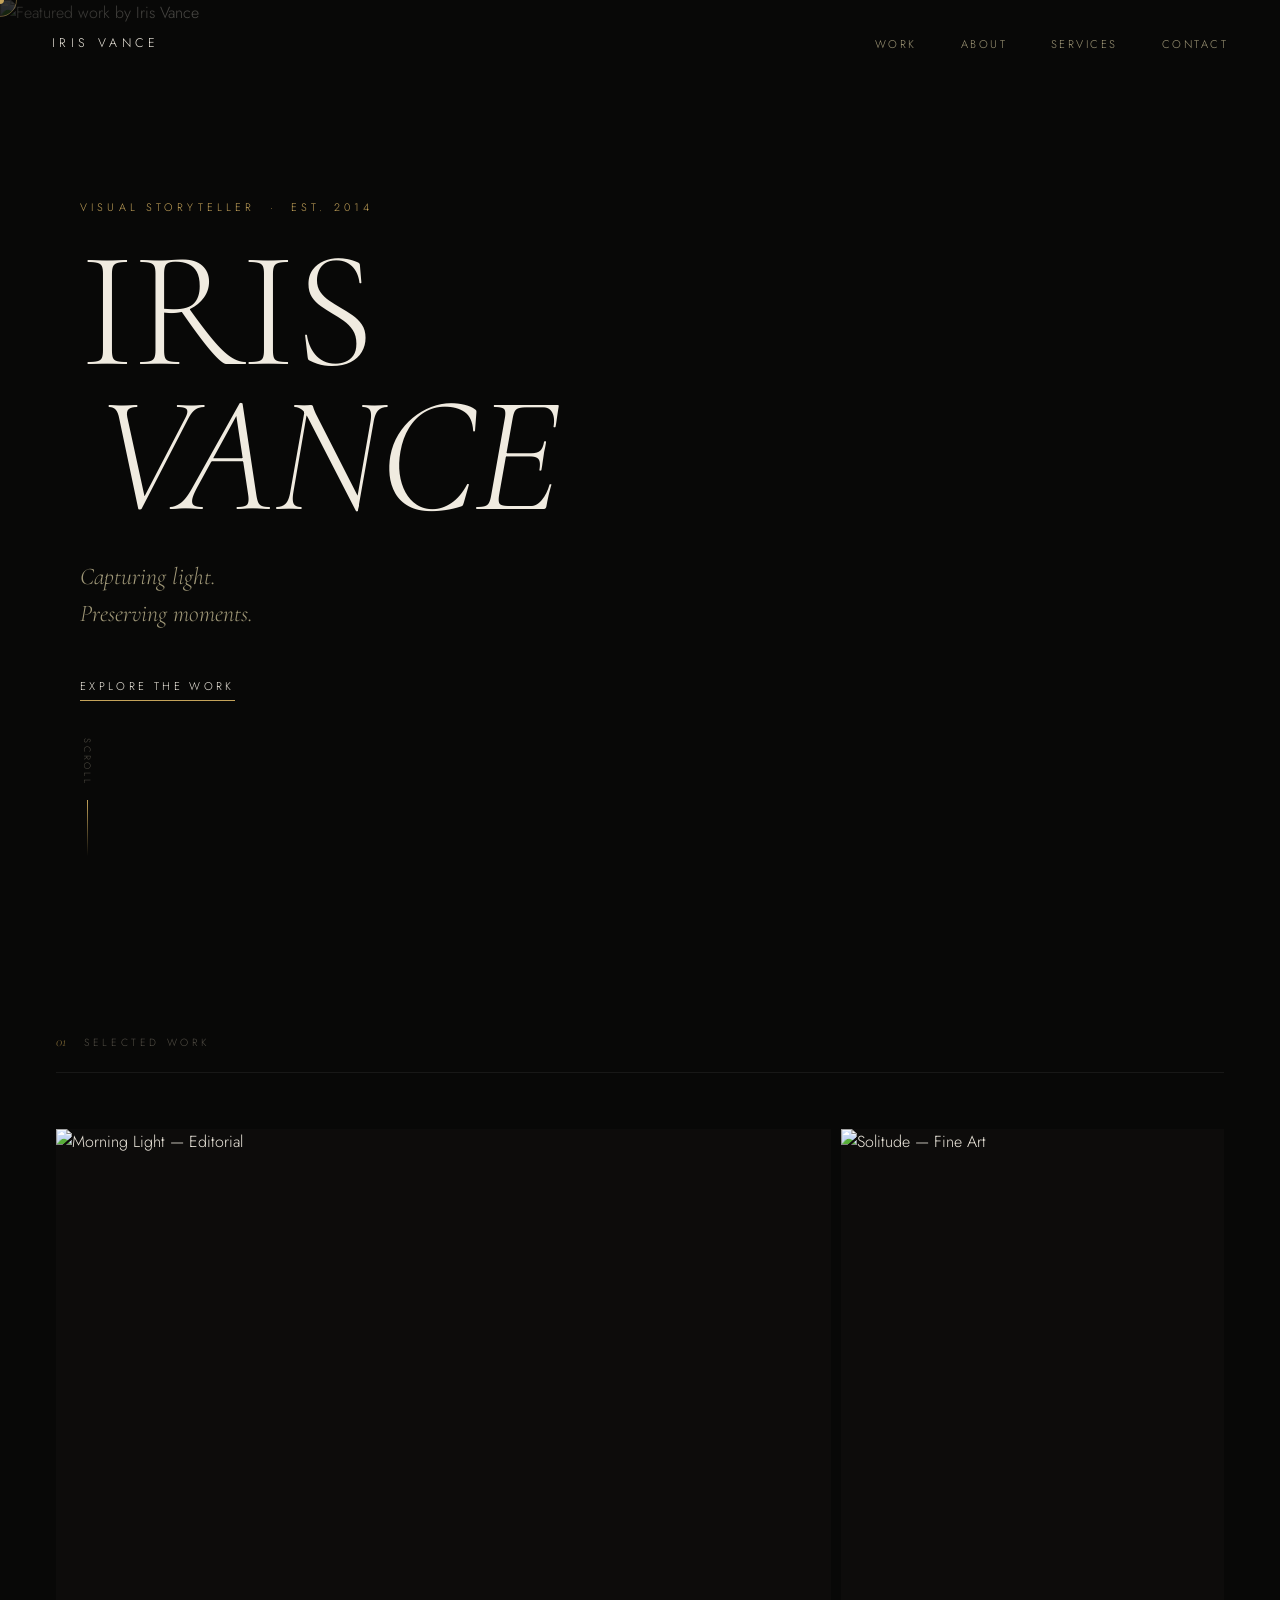
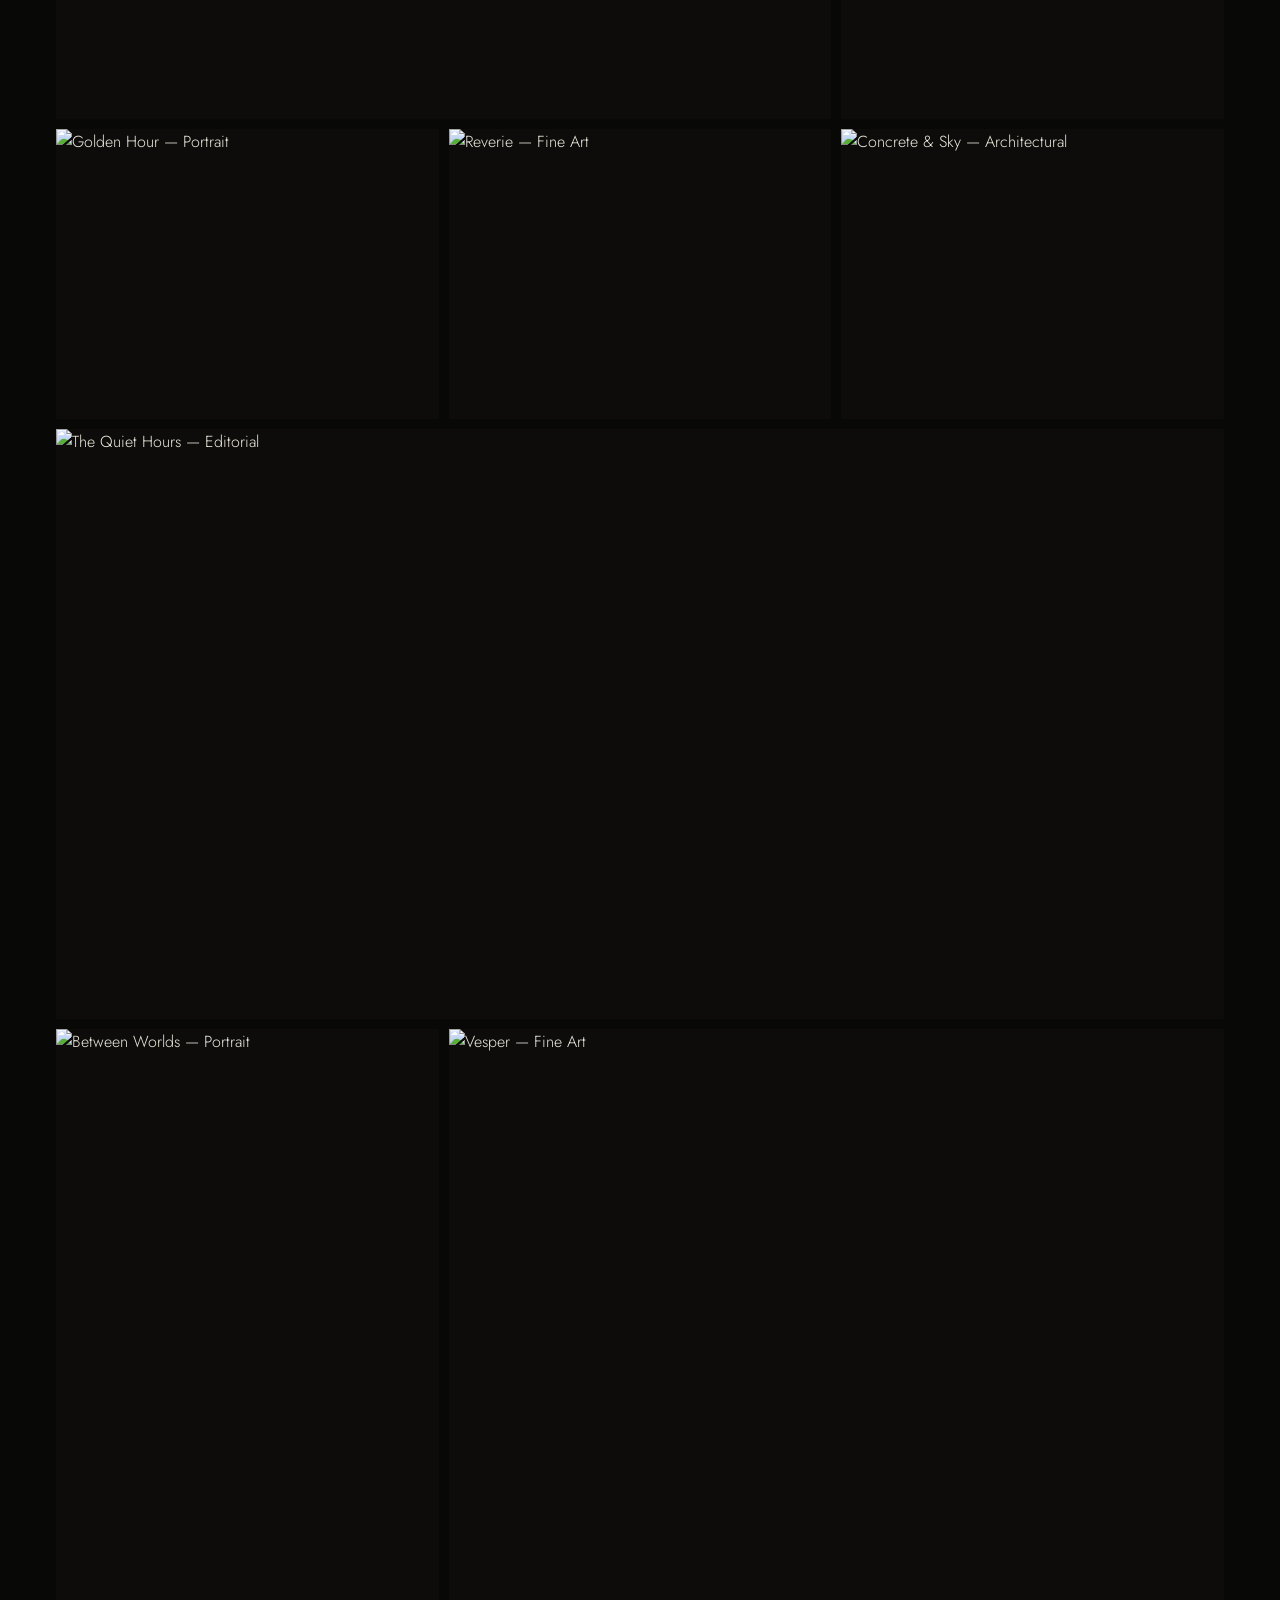
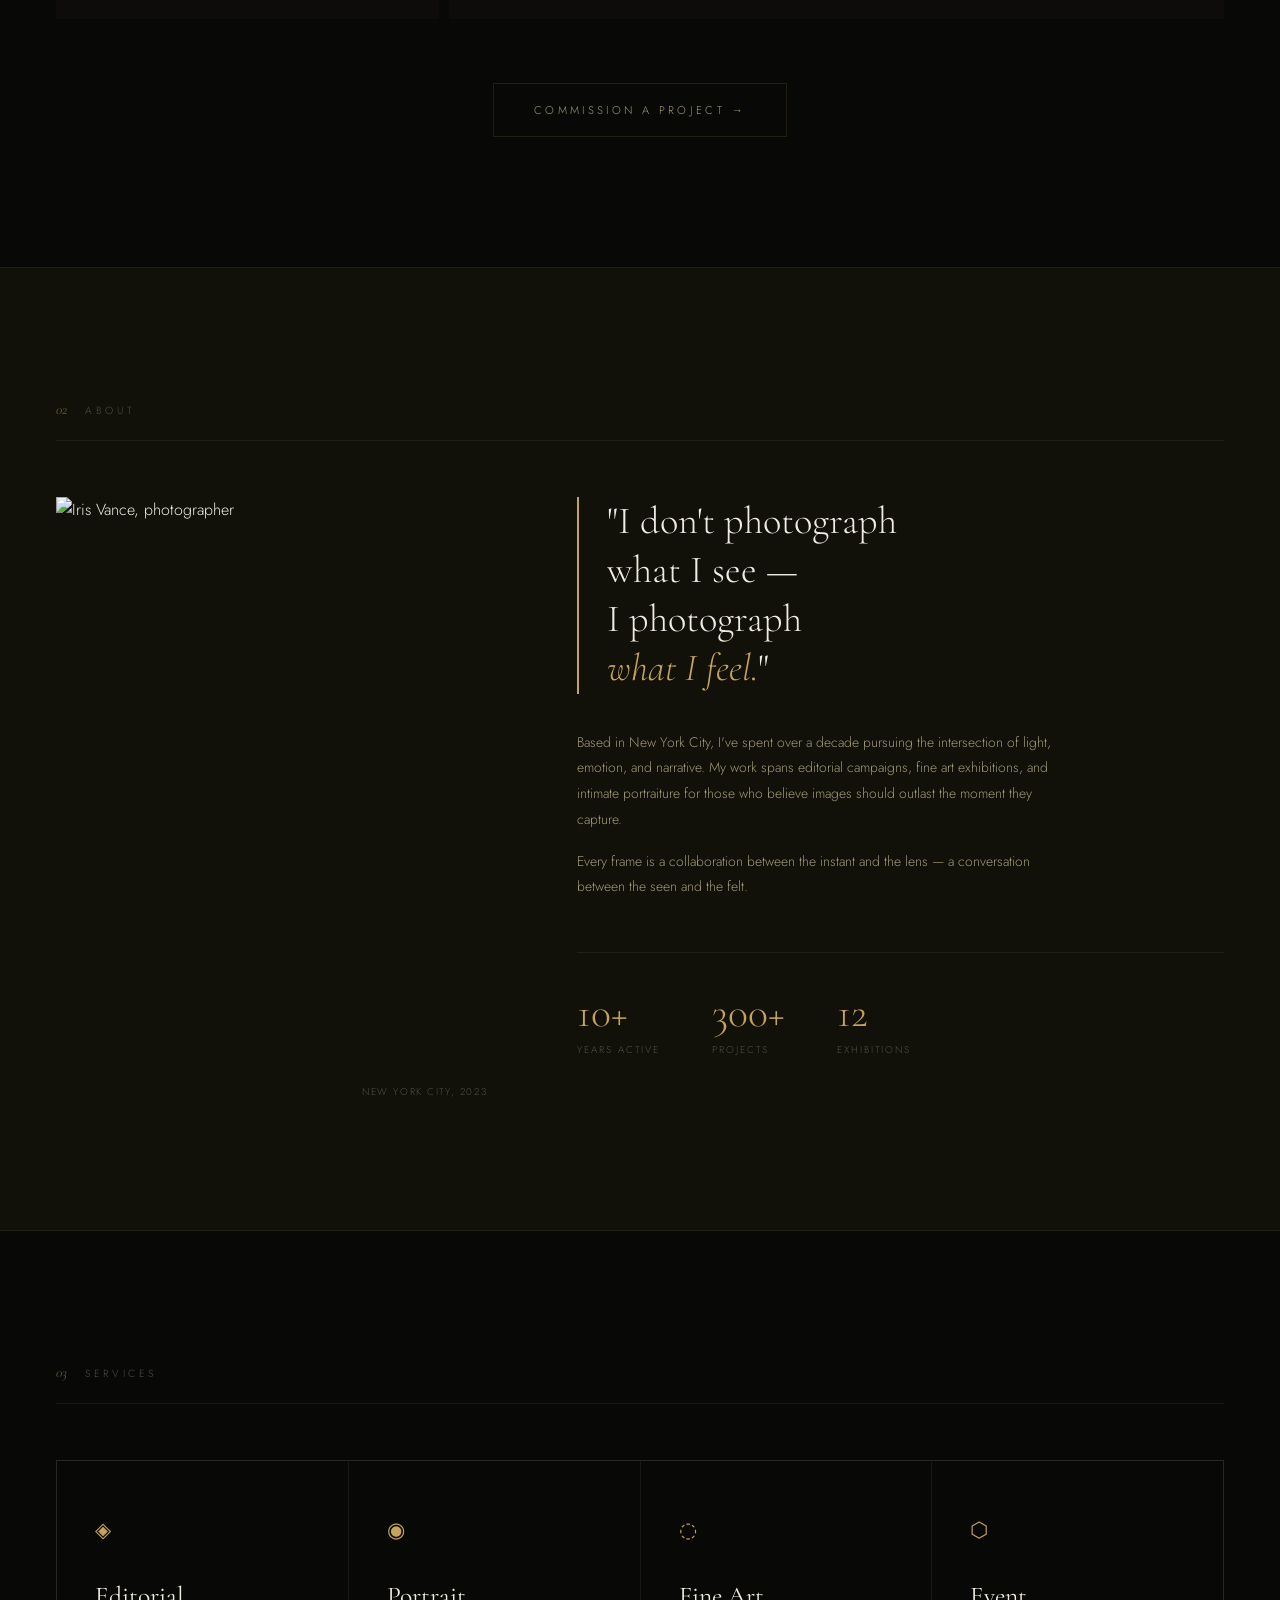
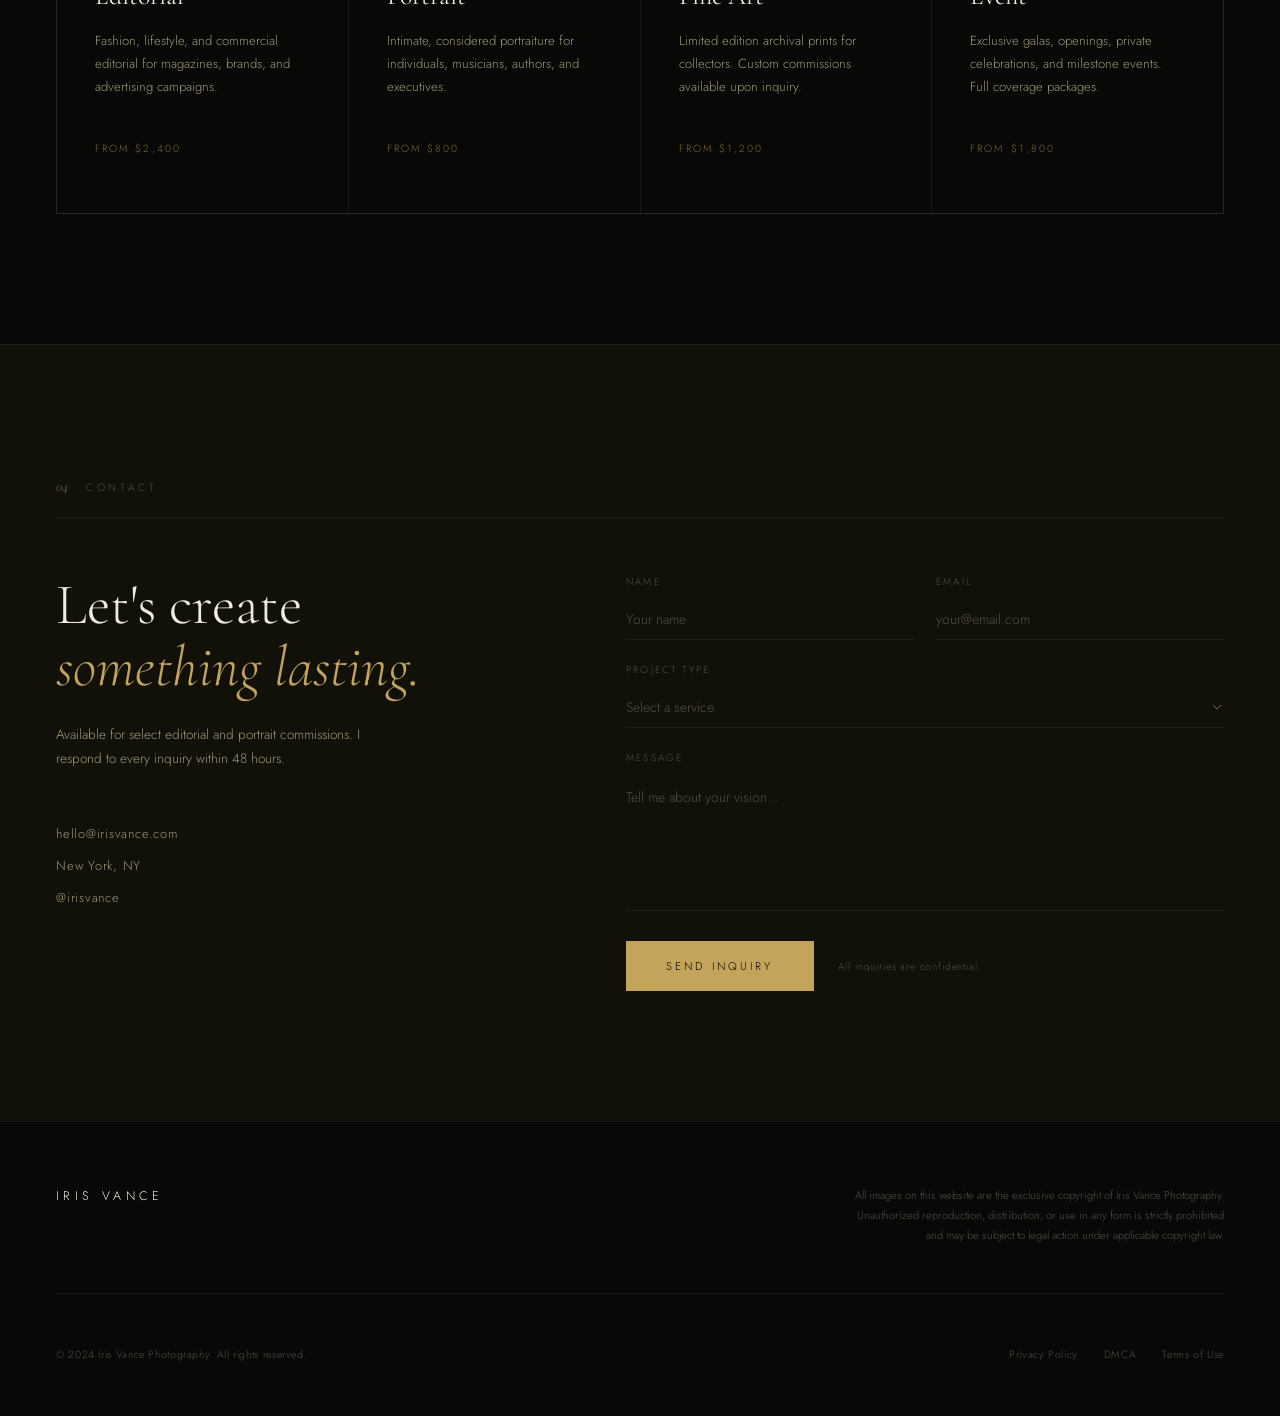
==== index.html @ c7af6176 "Initial commit: PhotoFolio photography portfolio site Dark cinematic portfolio with editorial galler" ====
<!DOCTYPE html>
<html lang="en">
<head>
  <meta charset="UTF-8">
  <meta name="viewport" content="width=device-width, initial-scale=1.0">
  <title>Iris Vance | Photography</title>
  <meta name="description" content="Iris Vance — visual storyteller. Fine art, editorial, and portrait photography based in New York City.">
  <meta name="author" content="Iris Vance">
  <meta name="copyright" content="© 2024 Iris Vance Photography. All rights reserved.">
  <meta name="robots" content="noimageindex, noodp">
  <link rel="canonical" href="https://irisvance.com/">

  <!-- Open Graph -->
  <meta property="og:type" content="website">
  <meta property="og:title" content="Iris Vance | Photography">
  <meta property="og:description" content="Fine art, editorial, and portrait photography by Iris Vance.">
  <meta property="og:url" content="https://irisvance.com/">
  <meta name="twitter:card" content="summary_large_image">
  <meta name="twitter:title" content="Iris Vance | Photography">

  <!-- Fonts -->
  <link rel="preconnect" href="https://fonts.googleapis.com">
  <link rel="preconnect" href="https://fonts.gstatic.com" crossorigin>
  <link href="https://fonts.googleapis.com/css2?family=Cormorant+Garamond:ital,wght@0,300;0,400;0,600;1,300;1,400;1,600&family=Jost:wght@200;300;400&display=swap" rel="stylesheet">

  <link rel="stylesheet" href="style.css">
</head>
<body>

  <!-- Custom cursor -->
  <div class="cursor" id="cursor"></div>
  <div class="cursor-ring" id="cursor-ring"></div>

  <!-- Copyright protection notice -->
  <div class="protection-notice" id="protection-notice">
    <span class="notice-icon">⊘</span>
    <span>Images are copyright protected · © Iris Vance Photography</span>
  </div>

  <!-- ── Navigation ── -->
  <nav id="nav">
    <a href="#" class="nav-logo">IRIS VANCE</a>
    <ul class="nav-links" id="nav-links">
      <li><a href="#work">Work</a></li>
      <li><a href="#about">About</a></li>
      <li><a href="#services">Services</a></li>
      <li><a href="#contact">Contact</a></li>
    </ul>
    <button class="nav-toggle" id="nav-toggle" aria-label="Toggle navigation">
      <span></span>
      <span></span>
    </button>
  </nav>

  <!-- ── Hero ── -->
  <section id="hero">
    <div class="hero-image-wrap">
      <div class="protected-wrap">
        <img src="https://picsum.photos/seed/iris-hero/1920/1100"
             alt="Featured work by Iris Vance"
             draggable="false" class="hero-img">
        <div class="image-shield" aria-hidden="true"></div>
        <div class="photo-watermark" aria-hidden="true">© IRIS VANCE</div>
      </div>
    </div>
    <div class="hero-overlay"></div>

    <div class="hero-content">
      <p class="hero-eyebrow hero-reveal">Visual Storyteller &nbsp;·&nbsp; Est. 2014</p>
      <h1 class="hero-title">
        <span class="hero-reveal ht-1">IRIS</span>
        <span class="hero-reveal ht-2"><em>VANCE</em></span>
      </h1>
      <p class="hero-tagline hero-reveal">Capturing light.<br>Preserving moments.</p>
      <a href="#work" class="hero-cta hero-reveal">Explore the Work</a>
    </div>

    <div class="hero-scroll-hint">
      <span>Scroll</span>
      <div class="scroll-line"></div>
    </div>
  </section>

  <!-- ── Work / Gallery ── -->
  <section id="work">
    <div class="section-label reveal-up">
      <span class="section-num">01</span>
      <span class="section-title">Selected Work</span>
    </div>

    <div class="gallery-grid">

      <div class="gallery-item reveal-up">
        <div class="protected-wrap">
          <img src="https://picsum.photos/seed/iv001/1200/900"
               alt="Morning Light — Editorial" draggable="false">
          <div class="image-shield" aria-hidden="true"></div>
          <div class="photo-watermark" aria-hidden="true">© IRIS VANCE</div>
        </div>
        <div class="item-info">
          <span class="item-num">01</span>
          <div class="item-text">
            <p class="item-title">Morning Light</p>
            <p class="item-cat">Editorial</p>
          </div>
          <span class="item-lock" aria-hidden="true">⊘</span>
        </div>
      </div>

      <div class="gallery-item reveal-up">
        <div class="protected-wrap">
          <img src="https://picsum.photos/seed/iv002/800/1100"
               alt="Solitude — Fine Art" draggable="false">
          <div class="image-shield" aria-hidden="true"></div>
          <div class="photo-watermark" aria-hidden="true">© IRIS VANCE</div>
        </div>
        <div class="item-info">
          <span class="item-num">02</span>
          <div class="item-text">
            <p class="item-title">Solitude</p>
            <p class="item-cat">Fine Art</p>
          </div>
          <span class="item-lock" aria-hidden="true">⊘</span>
        </div>
      </div>

      <div class="gallery-item reveal-up">
        <div class="protected-wrap">
          <img src="https://picsum.photos/seed/iv003/800/700"
               alt="Golden Hour — Portrait" draggable="false">
          <div class="image-shield" aria-hidden="true"></div>
          <div class="photo-watermark" aria-hidden="true">© IRIS VANCE</div>
        </div>
        <div class="item-info">
          <span class="item-num">03</span>
          <div class="item-text">
            <p class="item-title">Golden Hour</p>
            <p class="item-cat">Portrait</p>
          </div>
          <span class="item-lock" aria-hidden="true">⊘</span>
        </div>
      </div>

      <div class="gallery-item reveal-up">
        <div class="protected-wrap">
          <img src="https://picsum.photos/seed/iv004/800/700"
               alt="Reverie — Fine Art" draggable="false">
          <div class="image-shield" aria-hidden="true"></div>
          <div class="photo-watermark" aria-hidden="true">© IRIS VANCE</div>
        </div>
        <div class="item-info">
          <span class="item-num">04</span>
          <div class="item-text">
            <p class="item-title">Reverie</p>
            <p class="item-cat">Fine Art</p>
          </div>
          <span class="item-lock" aria-hidden="true">⊘</span>
        </div>
      </div>

      <div class="gallery-item reveal-up">
        <div class="protected-wrap">
          <img src="https://picsum.photos/seed/iv005/800/700"
               alt="Concrete & Sky — Architectural" draggable="false">
          <div class="image-shield" aria-hidden="true"></div>
          <div class="photo-watermark" aria-hidden="true">© IRIS VANCE</div>
        </div>
        <div class="item-info">
          <span class="item-num">05</span>
          <div class="item-text">
            <p class="item-title">Concrete & Sky</p>
            <p class="item-cat">Architectural</p>
          </div>
          <span class="item-lock" aria-hidden="true">⊘</span>
        </div>
      </div>

      <div class="gallery-item reveal-up">
        <div class="protected-wrap">
          <img src="https://picsum.photos/seed/iv006/2000/800"
               alt="The Quiet Hours — Editorial" draggable="false">
          <div class="image-shield" aria-hidden="true"></div>
          <div class="photo-watermark" aria-hidden="true">© IRIS VANCE</div>
        </div>
        <div class="item-info">
          <span class="item-num">06</span>
          <div class="item-text">
            <p class="item-title">The Quiet Hours</p>
            <p class="item-cat">Editorial</p>
          </div>
          <span class="item-lock" aria-hidden="true">⊘</span>
        </div>
      </div>

      <div class="gallery-item reveal-up">
        <div class="protected-wrap">
          <img src="https://picsum.photos/seed/iv007/800/1100"
               alt="Between Worlds — Portrait" draggable="false">
          <div class="image-shield" aria-hidden="true"></div>
          <div class="photo-watermark" aria-hidden="true">© IRIS VANCE</div>
        </div>
        <div class="item-info">
          <span class="item-num">07</span>
          <div class="item-text">
            <p class="item-title">Between Worlds</p>
            <p class="item-cat">Portrait</p>
          </div>
          <span class="item-lock" aria-hidden="true">⊘</span>
        </div>
      </div>

      <div class="gallery-item reveal-up">
        <div class="protected-wrap">
          <img src="https://picsum.photos/seed/iv008/1400/900"
               alt="Vesper — Fine Art" draggable="false">
          <div class="image-shield" aria-hidden="true"></div>
          <div class="photo-watermark" aria-hidden="true">© IRIS VANCE</div>
        </div>
        <div class="item-info">
          <span class="item-num">08</span>
          <div class="item-text">
            <p class="item-title">Vesper</p>
            <p class="item-cat">Fine Art</p>
          </div>
          <span class="item-lock" aria-hidden="true">⊘</span>
        </div>
      </div>

    </div>

    <div class="gallery-cta reveal-up">
      <a href="#contact" class="btn-outline">Commission a Project →</a>
    </div>
  </section>

  <!-- ── About ── -->
  <section id="about">
    <div class="section-label reveal-up">
      <span class="section-num">02</span>
      <span class="section-title">About</span>
    </div>

    <div class="about-grid">
      <div class="about-image reveal-up">
        <div class="protected-wrap">
          <img src="https://picsum.photos/seed/iv-self/700/900"
               alt="Iris Vance, photographer" draggable="false">
          <div class="image-shield" aria-hidden="true"></div>
          <div class="photo-watermark" aria-hidden="true">© IRIS VANCE</div>
        </div>
        <div class="about-image-caption">New York City, 2023</div>
      </div>

      <div class="about-text reveal-up">
        <blockquote class="about-quote">
          "I don't photograph<br>what I see —<br>I photograph<br><em>what I feel.</em>"
        </blockquote>
        <p class="about-body">Based in New York City, I've spent over a decade pursuing the intersection of light, emotion, and narrative. My work spans editorial campaigns, fine art exhibitions, and intimate portraiture for those who believe images should outlast the moment they capture.</p>
        <p class="about-body">Every frame is a collaboration between the instant and the lens — a conversation between the seen and the felt.</p>

        <div class="about-stats">
          <div class="stat">
            <span class="stat-num">10+</span>
            <span class="stat-label">Years Active</span>
          </div>
          <div class="stat">
            <span class="stat-num">300+</span>
            <span class="stat-label">Projects</span>
          </div>
          <div class="stat">
            <span class="stat-num">12</span>
            <span class="stat-label">Exhibitions</span>
          </div>
        </div>
      </div>
    </div>
  </section>

  <!-- ── Services ── -->
  <section id="services">
    <div class="section-label reveal-up">
      <span class="section-num">03</span>
      <span class="section-title">Services</span>
    </div>

    <div class="services-grid">
      <div class="service-card reveal-up">
        <span class="service-icon">◈</span>
        <h3>Editorial</h3>
        <p>Fashion, lifestyle, and commercial editorial for magazines, brands, and advertising campaigns.</p>
        <span class="service-price">From $2,400</span>
      </div>
      <div class="service-card reveal-up">
        <span class="service-icon">◉</span>
        <h3>Portrait</h3>
        <p>Intimate, considered portraiture for individuals, musicians, authors, and executives.</p>
        <span class="service-price">From $800</span>
      </div>
      <div class="service-card reveal-up">
        <span class="service-icon">◌</span>
        <h3>Fine Art</h3>
        <p>Limited edition archival prints for collectors. Custom commissions available upon inquiry.</p>
        <span class="service-price">From $1,200</span>
      </div>
      <div class="service-card reveal-up">
        <span class="service-icon">⬡</span>
        <h3>Event</h3>
        <p>Exclusive galas, openings, private celebrations, and milestone events. Full coverage packages.</p>
        <span class="service-price">From $1,800</span>
      </div>
    </div>
  </section>

  <!-- ── Contact ── -->
  <section id="contact">
    <div class="section-label reveal-up">
      <span class="section-num">04</span>
      <span class="section-title">Contact</span>
    </div>

    <div class="contact-grid">
      <div class="contact-intro reveal-up">
        <h2 class="contact-heading">
          Let's create<br><em>something lasting.</em>
        </h2>
        <p>Available for select editorial and portrait commissions. I respond to every inquiry within 48 hours.</p>
        <div class="contact-details">
          <a href="mailto:hello@irisvance.com" class="contact-link">hello@irisvance.com</a>
          <span class="contact-link">New York, NY</span>
          <a href="https://instagram.com" class="contact-link" target="_blank" rel="noopener">@irisvance</a>
        </div>
      </div>

      <form class="contact-form reveal-up" id="contact-form" novalidate>
        <div class="form-row">
          <div class="form-group">
            <label for="fname">Name</label>
            <input type="text" id="fname" name="name" placeholder="Your name" required autocomplete="name">
          </div>
          <div class="form-group">
            <label for="femail">Email</label>
            <input type="email" id="femail" name="email" placeholder="your@email.com" required autocomplete="email">
          </div>
        </div>
        <div class="form-group">
          <label for="fservice">Project Type</label>
          <select id="fservice" name="service">
            <option value="" disabled selected>Select a service</option>
            <option value="editorial">Editorial</option>
            <option value="portrait">Portrait</option>
            <option value="fineart">Fine Art</option>
            <option value="event">Event</option>
            <option value="other">Other Inquiry</option>
          </select>
        </div>
        <div class="form-group">
          <label for="fmessage">Message</label>
          <textarea id="fmessage" name="message" placeholder="Tell me about your vision…" rows="5" required></textarea>
        </div>
        <!-- Honeypot (spam protection) -->
        <input type="text" name="company" style="display:none;" tabindex="-1" autocomplete="off">
        <div class="form-submit-row">
          <button type="submit" class="btn-submit" id="submit-btn">Send Inquiry</button>
          <p class="form-note">All inquiries are confidential.</p>
        </div>
      </form>
    </div>
  </section>

  <!-- ── Footer ── -->
  <footer id="footer">
    <div class="footer-inner">
      <div class="footer-top">
        <span class="footer-logo">IRIS VANCE</span>
        <p class="footer-copy">
          All images on this website are the exclusive copyright of Iris Vance Photography.<br>
          Unauthorized reproduction, distribution, or use in any form is strictly prohibited<br>
          and may be subject to legal action under applicable copyright law.
        </p>
      </div>
      <div class="footer-bottom">
        <span>© 2024 Iris Vance Photography. All rights reserved.</span>
        <div class="footer-links">
          <a href="#">Privacy Policy</a>
          <a href="#">DMCA</a>
          <a href="#">Terms of Use</a>
        </div>
      </div>
    </div>
  </footer>

  <script src="script.js"></script>
</body>
</html>
---- style.css ----
/* =============================================
   IRIS VANCE PHOTOGRAPHY
   Dark · Cinematic · Editorial
   ============================================= */

/* ── Design tokens ─────────────────────────── */
:root {
  --bg:          #080807;
  --bg-card:     #0d0c0b;
  --bg-soft:     #111009;
  --gold:        #c4a35a;
  --gold-dim:    #7d6735;
  --gold-glow:   rgba(196, 163, 90, 0.12);
  --text:        #f0ebe0;
  --text-dim:    #a09878;
  --text-mute:   #524e45;
  --border:      rgba(196, 163, 90, 0.14);
  --border-soft: rgba(240, 235, 224, 0.07);

  --ff-display:  'Cormorant Garamond', Georgia, serif;
  --ff-body:     'Jost', sans-serif;

  --ease-out:    cubic-bezier(0.16, 1, 0.3, 1);
}

/* ── Reset ──────────────────────────────────── */
*, *::before, *::after { box-sizing: border-box; margin: 0; padding: 0; }

html {
  scroll-behavior: smooth;
  font-size: 16px;
}

body {
  background: var(--bg);
  color: var(--text);
  font-family: var(--ff-body);
  font-weight: 300;
  line-height: 1.65;
  overflow-x: hidden;
  cursor: none;
  -webkit-font-smoothing: antialiased;
}

img {
  display: block;
  max-width: 100%;
  /* Protection: prevent right-click hit on img element itself */
  pointer-events: none;
  user-select: none;
  -webkit-user-select: none;
  -webkit-user-drag: none;
}

a     { color: inherit; text-decoration: none; }
ul    { list-style: none; }
button { cursor: none; border: none; background: none; font-family: inherit; color: inherit; }
::selection { background: rgba(196, 163, 90, 0.2); color: var(--text); }

/* ── Custom cursor ──────────────────────────── */
.cursor {
  position: fixed;
  top: 0; left: 0;
  width: 8px; height: 8px;
  background: var(--gold);
  border-radius: 50%;
  pointer-events: none;
  z-index: 9999;
  transform: translate(-50%, -50%);
  transition: width 0.25s var(--ease-out),
              height 0.25s var(--ease-out),
              opacity 0.3s;
  will-change: left, top;
}

.cursor-ring {
  position: fixed;
  top: 0; left: 0;
  width: 34px; height: 34px;
  border: 1px solid rgba(196, 163, 90, 0.45);
  border-radius: 50%;
  pointer-events: none;
  z-index: 9998;
  transform: translate(-50%, -50%);
  transition: width 0.35s var(--ease-out),
              height 0.35s var(--ease-out),
              opacity 0.3s;
  will-change: left, top;
}

.cursor.hover  { width: 14px; height: 14px; background: var(--gold); }
.cursor-ring.hover { width: 50px; height: 50px; }

/* ── Copyright protection notice ───────────── */
.protection-notice {
  position: fixed;
  bottom: 28px;
  left: 50%;
  transform: translateX(-50%) translateY(70px);
  background: rgba(8, 8, 7, 0.96);
  border: 1px solid var(--gold-dim);
  color: var(--text-dim);
  font-size: 0.7rem;
  font-weight: 300;
  letter-spacing: 0.1em;
  padding: 11px 22px;
  display: flex;
  align-items: center;
  gap: 8px;
  white-space: nowrap;
  z-index: 9000;
  opacity: 0;
  pointer-events: none;
  transition: transform 0.4s var(--ease-out), opacity 0.4s;
}

.protection-notice.show {
  transform: translateX(-50%) translateY(0);
  opacity: 1;
}

.notice-icon {
  color: var(--gold-dim);
  font-size: 0.85rem;
}

/* ── Protected image wrapper ────────────────── */
.protected-wrap {
  position: relative;
  width: 100%;
  height: 100%;
  overflow: hidden;
  display: block;
}

.protected-wrap img {
  width: 100%;
  height: 100%;
  object-fit: cover;
  transition: transform 0.9s var(--ease-out), filter 0.5s ease;
}

/* Transparent shield sits above img, intercepts right-click */
.image-shield {
  position: absolute;
  inset: 0;
  z-index: 2;
  background: transparent;
  cursor: crosshair;
  /* user-select: none so text tools can't grab pixels */
  user-select: none;
  -webkit-user-select: none;
}

/* Watermark — appears on hover */
.photo-watermark {
  position: absolute;
  bottom: 10px;
  right: 14px;
  z-index: 3;
  font-family: var(--ff-body);
  font-size: 0.6rem;
  font-weight: 400;
  letter-spacing: 0.2em;
  text-transform: uppercase;
  color: rgba(240, 235, 224, 0.32);
  opacity: 0;
  pointer-events: none;
  transition: opacity 0.35s;
}

.gallery-item:hover .photo-watermark,
.about-image:hover .photo-watermark {
  opacity: 1;
}

/* ── Navigation ─────────────────────────────── */
#nav {
  position: fixed;
  top: 0; left: 0; right: 0;
  z-index: 1000;
  display: flex;
  align-items: center;
  justify-content: space-between;
  padding: 30px 52px;
  transition: padding 0.45s var(--ease-out), background 0.45s, border-color 0.45s;
  border-bottom: 1px solid transparent;
}

#nav.scrolled {
  padding: 18px 52px;
  background: rgba(8, 8, 7, 0.93);
  backdrop-filter: blur(16px);
  -webkit-backdrop-filter: blur(16px);
  border-bottom-color: var(--border-soft);
}

.nav-logo {
  font-family: var(--ff-body);
  font-size: 0.78rem;
  font-weight: 300;
  letter-spacing: 0.35em;
  text-transform: uppercase;
  color: var(--text);
  transition: opacity 0.3s;
}

.nav-logo:hover { opacity: 0.65; }

.nav-links {
  display: flex;
  align-items: center;
  gap: 44px;
}

.nav-links a {
  font-size: 0.7rem;
  font-weight: 300;
  letter-spacing: 0.22em;
  text-transform: uppercase;
  color: var(--text-dim);
  position: relative;
  transition: color 0.3s;
}

.nav-links a::after {
  content: '';
  position: absolute;
  bottom: -4px;
  left: 0;
  width: 0;
  height: 1px;
  background: var(--gold);
  transition: width 0.35s var(--ease-out);
}

.nav-links a:hover { color: var(--text); }
.nav-links a:hover::after { width: 100%; }

/* Mobile toggle */
.nav-toggle {
  display: none;
  flex-direction: column;
  gap: 7px;
  padding: 4px 0;
  z-index: 1001;
  position: relative;
}

.nav-toggle span {
  display: block;
  width: 26px;
  height: 1px;
  background: var(--text);
  transition: transform 0.35s var(--ease-out), opacity 0.25s;
}

.nav-toggle.open span:first-child { transform: translateY(8px) rotate(45deg); }
.nav-toggle.open span:last-child  { transform: translateY(-8px) rotate(-45deg); }

/* ── Hero ───────────────────────────────────── */
#hero {
  position: relative;
  height: 100vh;
  min-height: 620px;
  overflow: hidden;
}

.hero-image-wrap {
  position: absolute;
  inset: 0;
  z-index: 0;
}

.hero-image-wrap .protected-wrap { height: 100%; }

.hero-img {
  transform: scale(1.1);
  transition: transform 10s linear;
  filter: brightness(0.9);
}

#hero.loaded .hero-img { transform: scale(1.0); }

.hero-overlay {
  position: absolute;
  inset: 0;
  z-index: 1;
  background:
    linear-gradient(to right, rgba(8,8,7,0.82) 0%, rgba(8,8,7,0.3) 55%, rgba(8,8,7,0.65) 100%),
    linear-gradient(to top,   rgba(8,8,7,0.6) 0%, transparent 50%);
}

.hero-content {
  position: relative;
  z-index: 2;
  height: 100%;
  display: flex;
  flex-direction: column;
  justify-content: center;
  padding: 0 80px;
  max-width: 860px;
}

/* Hero reveal helpers */
.hero-reveal {
  opacity: 0;
  transform: translateY(24px);
  transition: opacity 0.9s var(--ease-out), transform 0.9s var(--ease-out);
}

.hero-reveal.in { opacity: 1; transform: translateY(0); }

.hero-eyebrow {
  font-size: 0.68rem;
  font-weight: 300;
  letter-spacing: 0.38em;
  text-transform: uppercase;
  color: var(--gold);
  margin-bottom: 22px;
  transition-delay: 0.15s;
}

.hero-title {
  font-family: var(--ff-display);
  font-size: clamp(5.5rem, 13vw, 12rem);
  font-weight: 300;
  line-height: 0.87;
  letter-spacing: -0.015em;
  display: flex;
  flex-direction: column;
  margin-bottom: 30px;
}

.ht-1 { transition-delay: 0.30s; }
.ht-2 {
  transition-delay: 0.48s;
  padding-left: 0.09em;
}

.hero-title em {
  font-style: italic;
  color: var(--text);
}

.hero-tagline {
  font-family: var(--ff-display);
  font-size: clamp(1rem, 2.2vw, 1.5rem);
  font-weight: 300;
  font-style: italic;
  color: var(--text-dim);
  line-height: 1.55;
  margin-bottom: 44px;
  transition-delay: 0.62s;
}

.hero-cta {
  display: inline-flex;
  align-items: center;
  gap: 12px;
  font-size: 0.7rem;
  font-weight: 300;
  letter-spacing: 0.3em;
  text-transform: uppercase;
  color: var(--text);
  border-bottom: 1px solid var(--gold);
  padding-bottom: 5px;
  width: fit-content;
  transition-delay: 0.76s;
  transition: opacity 0.9s var(--ease-out) 0.76s,
              transform 0.9s var(--ease-out) 0.76s,
              color 0.3s;
}

.hero-cta:hover { color: var(--gold); }

.hero-scroll-hint {
  position: absolute;
  bottom: 44px;
  left: 80px;
  z-index: 2;
  display: flex;
  flex-direction: column;
  align-items: center;
  gap: 14px;
  opacity: 0;
  animation: fadeUp 0.8s var(--ease-out) 1.5s forwards;
}

.hero-scroll-hint span {
  font-size: 0.58rem;
  letter-spacing: 0.3em;
  text-transform: uppercase;
  color: var(--text-mute);
  writing-mode: vertical-lr;
}

.scroll-line {
  width: 1px;
  height: 56px;
  background: linear-gradient(to bottom, var(--gold), transparent);
  animation: pulse 2.2s ease-in-out 2s infinite;
}

@keyframes fadeUp {
  from { opacity: 0; transform: translateY(16px); }
  to   { opacity: 1; transform: translateY(0); }
}

@keyframes pulse {
  0%, 100% { opacity: 0.35; }
  50%       { opacity: 0.9; }
}

/* ── Section label ──────────────────────────── */
.section-label {
  display: flex;
  align-items: baseline;
  gap: 18px;
  margin-bottom: 56px;
  padding-bottom: 18px;
  border-bottom: 1px solid var(--border-soft);
}

.section-num {
  font-family: var(--ff-display);
  font-size: 0.9rem;
  font-style: italic;
  color: var(--gold-dim);
}

.section-title {
  font-size: 0.65rem;
  font-weight: 300;
  letter-spacing: 0.35em;
  text-transform: uppercase;
  color: var(--text-mute);
}

/* ── Gallery ────────────────────────────────── */
#work {
  padding: 130px 56px;
}

.gallery-grid {
  display: grid;
  grid-template-columns: repeat(3, 1fr);
  grid-auto-rows: 290px;
  gap: 10px;
  margin-bottom: 64px;
}

.gallery-item {
  position: relative;
  overflow: hidden;
  background: var(--bg-card);
}

/* Editorial layout — explicit placement */
.gallery-item:nth-child(1) { grid-column: 1 / 3; grid-row: 1 / 3; }
.gallery-item:nth-child(2) { grid-column: 3;     grid-row: 1 / 3; }
.gallery-item:nth-child(3) { grid-column: 1;     grid-row: 3; }
.gallery-item:nth-child(4) { grid-column: 2;     grid-row: 3; }
.gallery-item:nth-child(5) { grid-column: 3;     grid-row: 3; }
.gallery-item:nth-child(6) { grid-column: 1 / 4; grid-row: 4 / 6; }
.gallery-item:nth-child(7) { grid-column: 1;     grid-row: 6 / 8; }
.gallery-item:nth-child(8) { grid-column: 2 / 4; grid-row: 6 / 8; }

/* Hover zoom */
.gallery-item:hover .protected-wrap img {
  transform: scale(1.06);
  filter: brightness(0.78);
}

/* Info bar — slides up on hover */
.item-info {
  position: absolute;
  inset-inline: 0;
  bottom: 0;
  z-index: 3;
  display: flex;
  align-items: center;
  gap: 14px;
  padding: 18px 22px;
  background: linear-gradient(to top, rgba(8,8,7,0.88) 0%, transparent 100%);
  transform: translateY(100%);
  transition: transform 0.45s var(--ease-out);
}

.gallery-item:hover .item-info { transform: translateY(0); }

.item-num {
  font-family: var(--ff-display);
  font-size: 0.82rem;
  font-style: italic;
  color: var(--gold-dim);
  flex-shrink: 0;
}

.item-text { flex: 1; }

.item-title {
  font-family: var(--ff-display);
  font-size: 1.05rem;
  font-weight: 400;
  color: var(--text);
  line-height: 1.2;
}

.item-cat {
  font-size: 0.6rem;
  font-weight: 300;
  letter-spacing: 0.22em;
  text-transform: uppercase;
  color: var(--text-mute);
  margin-top: 2px;
}

.item-lock {
  font-size: 0.9rem;
  color: var(--gold-dim);
  opacity: 0.6;
  flex-shrink: 0;
}

/* Gallery CTA */
.gallery-cta { text-align: center; }

.btn-outline {
  display: inline-block;
  font-size: 0.7rem;
  font-weight: 300;
  letter-spacing: 0.3em;
  text-transform: uppercase;
  color: var(--text-dim);
  border: 1px solid var(--border);
  padding: 17px 40px;
  transition: color 0.3s, border-color 0.3s, background 0.3s;
}

.btn-outline:hover {
  color: var(--gold);
  border-color: var(--gold-dim);
  background: var(--gold-glow);
}

/* ── About ──────────────────────────────────── */
#about {
  padding: 130px 56px;
  background: var(--bg-soft);
  border-top: 1px solid var(--border-soft);
  border-bottom: 1px solid var(--border-soft);
}

.about-grid {
  display: grid;
  grid-template-columns: 1fr 1.5fr;
  gap: 90px;
  align-items: start;
}

.about-image {
  position: relative;
}

.about-image .protected-wrap {
  aspect-ratio: 3 / 4;
}

.about-image-caption {
  font-size: 0.62rem;
  font-weight: 300;
  letter-spacing: 0.16em;
  text-transform: uppercase;
  color: var(--text-mute);
  margin-top: 12px;
  text-align: right;
}

.about-quote {
  font-family: var(--ff-display);
  font-size: clamp(1.7rem, 3vw, 2.8rem);
  font-weight: 300;
  font-style: normal;
  line-height: 1.28;
  color: var(--text);
  padding-left: 28px;
  border-left: 2px solid var(--gold);
  margin-bottom: 36px;
}

.about-quote em { color: var(--gold); font-style: italic; }

.about-body {
  font-size: 0.87rem;
  font-weight: 300;
  color: var(--text-dim);
  line-height: 1.85;
  max-width: 480px;
  margin-bottom: 16px;
}

.about-stats {
  display: flex;
  gap: 52px;
  margin-top: 52px;
  padding-top: 40px;
  border-top: 1px solid var(--border-soft);
}

.stat { display: flex; flex-direction: column; }

.stat-num {
  font-family: var(--ff-display);
  font-size: 2.6rem;
  font-weight: 300;
  line-height: 1;
  color: var(--gold);
}

.stat-label {
  font-size: 0.62rem;
  font-weight: 300;
  letter-spacing: 0.2em;
  text-transform: uppercase;
  color: var(--text-mute);
  margin-top: 7px;
}

/* ── Services ───────────────────────────────── */
#services {
  padding: 130px 56px;
}

.services-grid {
  display: grid;
  grid-template-columns: repeat(4, 1fr);
  background: var(--border-soft);
  gap: 1px;
  border: 1px solid var(--border-soft);
}

.service-card {
  background: var(--bg);
  padding: 52px 38px;
  transition: background 0.35s;
}

.service-card:hover { background: var(--bg-soft); }

.service-icon {
  display: block;
  font-size: 1.3rem;
  color: var(--gold);
  margin-bottom: 28px;
  transition: transform 0.35s var(--ease-out);
}

.service-card:hover .service-icon { transform: scale(1.12) rotate(15deg); }

.service-card h3 {
  font-family: var(--ff-display);
  font-size: 1.6rem;
  font-weight: 400;
  color: var(--text);
  margin-bottom: 12px;
}

.service-card p {
  font-size: 0.82rem;
  font-weight: 300;
  color: var(--text-dim);
  line-height: 1.75;
  margin-bottom: 36px;
}

.service-price {
  font-size: 0.65rem;
  font-weight: 300;
  letter-spacing: 0.2em;
  text-transform: uppercase;
  color: var(--gold-dim);
}

/* ── Contact ────────────────────────────────── */
#contact {
  padding: 130px 56px;
  background: var(--bg-soft);
  border-top: 1px solid var(--border-soft);
}

.contact-grid {
  display: grid;
  grid-template-columns: 1fr 1.3fr;
  gap: 110px;
  align-items: start;
}

.contact-heading {
  font-family: var(--ff-display);
  font-size: clamp(2.2rem, 4.5vw, 4rem);
  font-weight: 300;
  line-height: 1.08;
  color: var(--text);
  margin-bottom: 24px;
}

.contact-heading em {
  font-style: italic;
  color: var(--gold);
}

.contact-intro > p {
  font-size: 0.85rem;
  font-weight: 300;
  color: var(--text-dim);
  line-height: 1.8;
  margin-bottom: 52px;
  max-width: 340px;
}

.contact-details {
  display: flex;
  flex-direction: column;
  gap: 11px;
}

.contact-link {
  font-size: 0.8rem;
  font-weight: 300;
  letter-spacing: 0.06em;
  color: var(--text-dim);
  transition: color 0.3s;
}

a.contact-link:hover { color: var(--gold); }

/* Form */
.contact-form {
  display: flex;
  flex-direction: column;
  gap: 22px;
}

.form-row {
  display: grid;
  grid-template-columns: 1fr 1fr;
  gap: 22px;
}

.form-group {
  display: flex;
  flex-direction: column;
  gap: 9px;
}

.form-group label {
  font-size: 0.62rem;
  font-weight: 300;
  letter-spacing: 0.22em;
  text-transform: uppercase;
  color: var(--text-mute);
}

.form-group input,
.form-group select,
.form-group textarea {
  background: transparent;
  border: none;
  border-bottom: 1px solid var(--border-soft);
  color: var(--text);
  font-family: var(--ff-body);
  font-size: 0.87rem;
  font-weight: 300;
  padding: 10px 0;
  outline: none;
  transition: border-color 0.3s;
  -webkit-appearance: none;
  appearance: none;
  border-radius: 0;
}

.form-group input::placeholder,
.form-group textarea::placeholder { color: var(--text-mute); }

.form-group select {
  color: var(--text-mute);
  cursor: none;
  background-image: url("data:image/svg+xml,%3Csvg xmlns='http://www.w3.org/2000/svg' width='10' height='6' viewBox='0 0 10 6'%3E%3Cpath d='M1 1L5 5L9 1' stroke='%237d6735' stroke-width='1' fill='none'/%3E%3C/svg%3E");
  background-repeat: no-repeat;
  background-position: right 2px center;
  padding-right: 18px;
}

.form-group select option { background: var(--bg); color: var(--text); }

.form-group input:focus,
.form-group select:focus,
.form-group textarea:focus { border-bottom-color: var(--gold); }

.form-group textarea { resize: none; line-height: 1.65; }

.form-submit-row {
  display: flex;
  align-items: center;
  gap: 24px;
  margin-top: 8px;
}

.btn-submit {
  font-family: var(--ff-body);
  font-size: 0.7rem;
  font-weight: 300;
  letter-spacing: 0.28em;
  text-transform: uppercase;
  color: var(--bg);
  background: var(--gold);
  padding: 17px 40px;
  transition: background 0.3s, color 0.3s, opacity 0.3s;
  cursor: none;
}

.btn-submit:hover:not(:disabled) { background: var(--text); }
.btn-submit:disabled { opacity: 0.55; }

.form-note {
  font-size: 0.65rem;
  font-weight: 300;
  letter-spacing: 0.08em;
  color: var(--text-mute);
}

/* ── Footer ─────────────────────────────────── */
#footer {
  border-top: 1px solid var(--border-soft);
}

.footer-inner { padding: 64px 56px 52px; }

.footer-top {
  display: flex;
  justify-content: space-between;
  align-items: flex-start;
  gap: 48px;
  margin-bottom: 52px;
  padding-bottom: 48px;
  border-bottom: 1px solid var(--border-soft);
}

.footer-logo {
  font-size: 0.78rem;
  font-weight: 300;
  letter-spacing: 0.35em;
  text-transform: uppercase;
  white-space: nowrap;
}

.footer-copy {
  font-size: 0.7rem;
  font-weight: 300;
  color: var(--text-mute);
  line-height: 1.75;
  text-align: right;
  max-width: 520px;
}

.footer-bottom {
  display: flex;
  justify-content: space-between;
  align-items: center;
  font-size: 0.66rem;
  font-weight: 300;
  letter-spacing: 0.06em;
  color: var(--text-mute);
}

.footer-links { display: flex; gap: 26px; }

.footer-links a { transition: color 0.3s; }
.footer-links a:hover { color: var(--gold-dim); }

/* ── Scroll reveal ──────────────────────────── */
.reveal-up {
  opacity: 0;
  transform: translateY(36px);
  transition: opacity 0.85s var(--ease-out), transform 0.85s var(--ease-out);
}

.reveal-up.in-view { opacity: 1; transform: translateY(0); }

/* Stagger gallery items */
.gallery-item.reveal-up:nth-child(1)  { transition-delay: 0.00s; }
.gallery-item.reveal-up:nth-child(2)  { transition-delay: 0.08s; }
.gallery-item.reveal-up:nth-child(3)  { transition-delay: 0.12s; }
.gallery-item.reveal-up:nth-child(4)  { transition-delay: 0.18s; }
.gallery-item.reveal-up:nth-child(5)  { transition-delay: 0.24s; }
.gallery-item.reveal-up:nth-child(6)  { transition-delay: 0.08s; }
.gallery-item.reveal-up:nth-child(7)  { transition-delay: 0.00s; }
.gallery-item.reveal-up:nth-child(8)  { transition-delay: 0.08s; }

/* Stagger service cards */
.service-card.reveal-up:nth-child(1)  { transition-delay: 0.00s; }
.service-card.reveal-up:nth-child(2)  { transition-delay: 0.10s; }
.service-card.reveal-up:nth-child(3)  { transition-delay: 0.20s; }
.service-card.reveal-up:nth-child(4)  { transition-delay: 0.30s; }

/* ── Responsive ─────────────────────────────── */
@media (max-width: 1100px) {
  .services-grid { grid-template-columns: 1fr 1fr; }
  .contact-grid  { gap: 60px; }
}

@media (max-width: 900px) {
  #nav     { padding: 22px 28px; }
  #nav.scrolled { padding: 14px 28px; }

  .nav-links {
    position: fixed;
    inset: 0;
    background: rgba(8, 8, 7, 0.97);
    flex-direction: column;
    justify-content: center;
    align-items: center;
    gap: 40px;
    opacity: 0;
    pointer-events: none;
    transition: opacity 0.4s;
    z-index: 1000;
  }

  .nav-links.open  { opacity: 1; pointer-events: all; }
  .nav-links a     { font-size: 0.95rem; letter-spacing: 0.3em; color: var(--text-dim); }
  .nav-toggle      { display: flex; }

  .hero-content    { padding: 0 28px; max-width: 100%; }
  .hero-scroll-hint { left: 28px; }

  .gallery-grid {
    grid-template-columns: 1fr 1fr;
    grid-auto-rows: 220px;
  }

  .gallery-item:nth-child(1) { grid-column: 1 / 3; grid-row: 1 / 2; }
  .gallery-item:nth-child(2) { grid-column: 1;     grid-row: 2 / 4; }
  .gallery-item:nth-child(3) { grid-column: 2;     grid-row: 2; }
  .gallery-item:nth-child(4) { grid-column: 2;     grid-row: 3; }
  .gallery-item:nth-child(5) { grid-column: 1 / 3; grid-row: 4; }
  .gallery-item:nth-child(6) { grid-column: 1 / 3; grid-row: 5; }
  .gallery-item:nth-child(7) { grid-column: 1;     grid-row: 6; }
  .gallery-item:nth-child(8) { grid-column: 2;     grid-row: 6; }

  #work, #about, #services, #contact { padding: 90px 28px; }

  .about-grid { grid-template-columns: 1fr; gap: 44px; }
  .about-image .protected-wrap { aspect-ratio: 4/3; }

  .contact-grid { grid-template-columns: 1fr; gap: 52px; }

  .footer-top    { flex-direction: column; }
  .footer-copy   { text-align: left; }
  .footer-inner  { padding: 48px 28px 40px; }
  .footer-bottom { flex-direction: column; gap: 16px; align-items: flex-start; }
}

@media (max-width: 600px) {
  .form-row { grid-template-columns: 1fr; }
  .about-stats { gap: 32px; }
  .form-submit-row { flex-direction: column; align-items: flex-start; }
  .hero-scroll-hint { display: none; }
  .services-grid { grid-template-columns: 1fr; }
  .gallery-grid { grid-template-columns: 1fr; grid-auto-rows: 240px; }
  .gallery-item:nth-child(n) { grid-column: 1; grid-row: auto; }
}
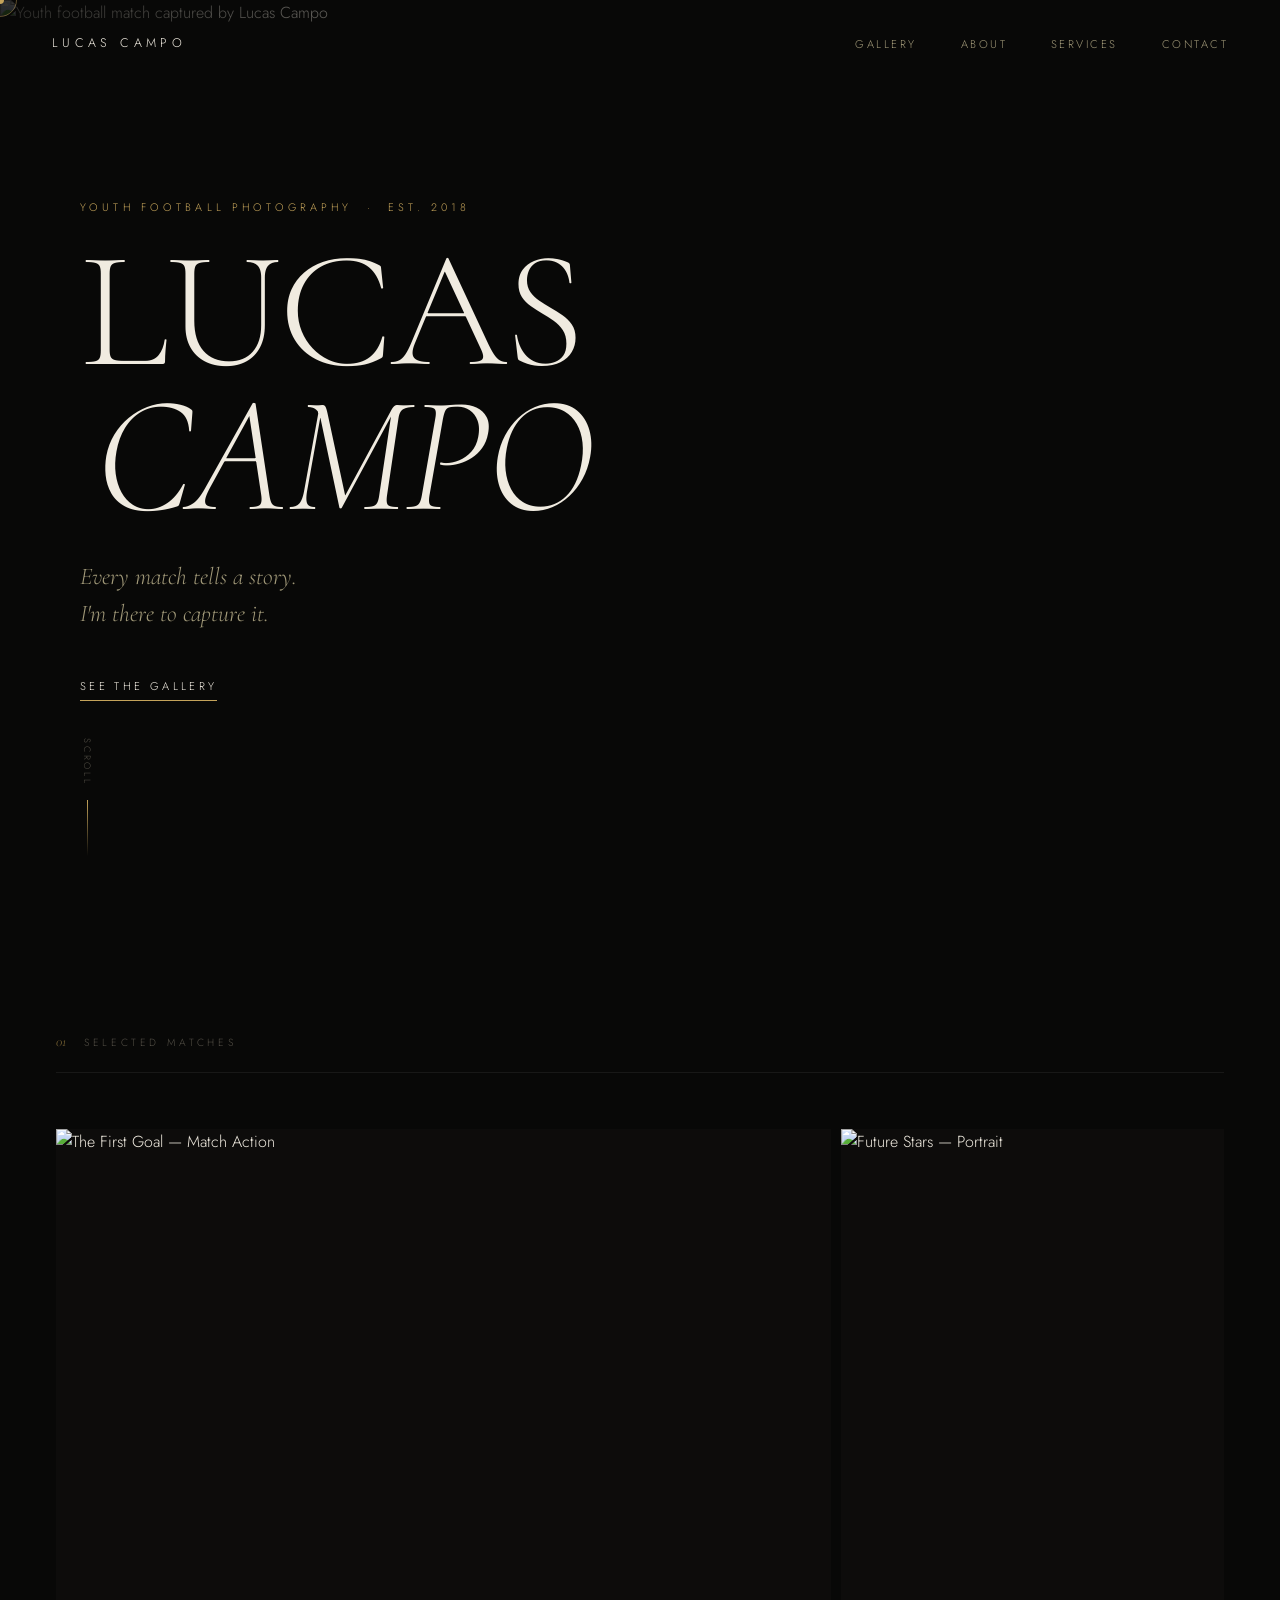
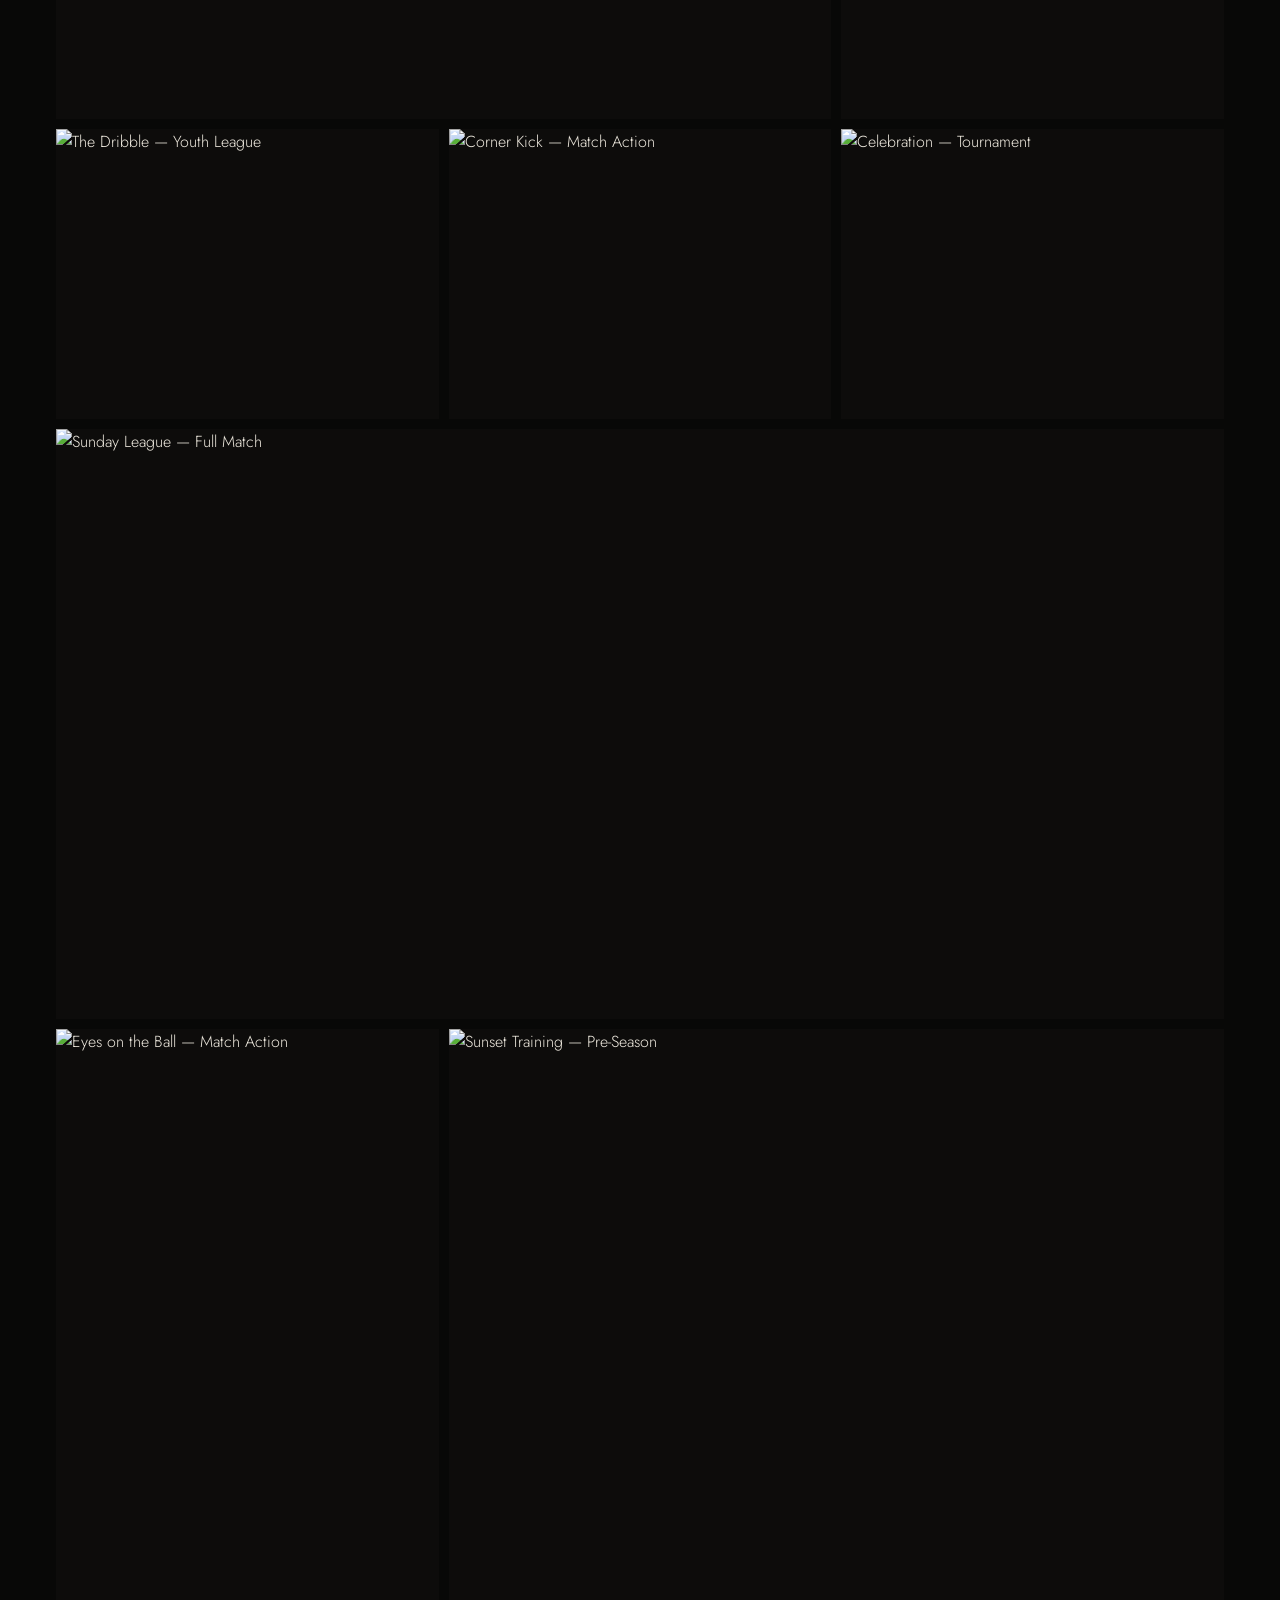
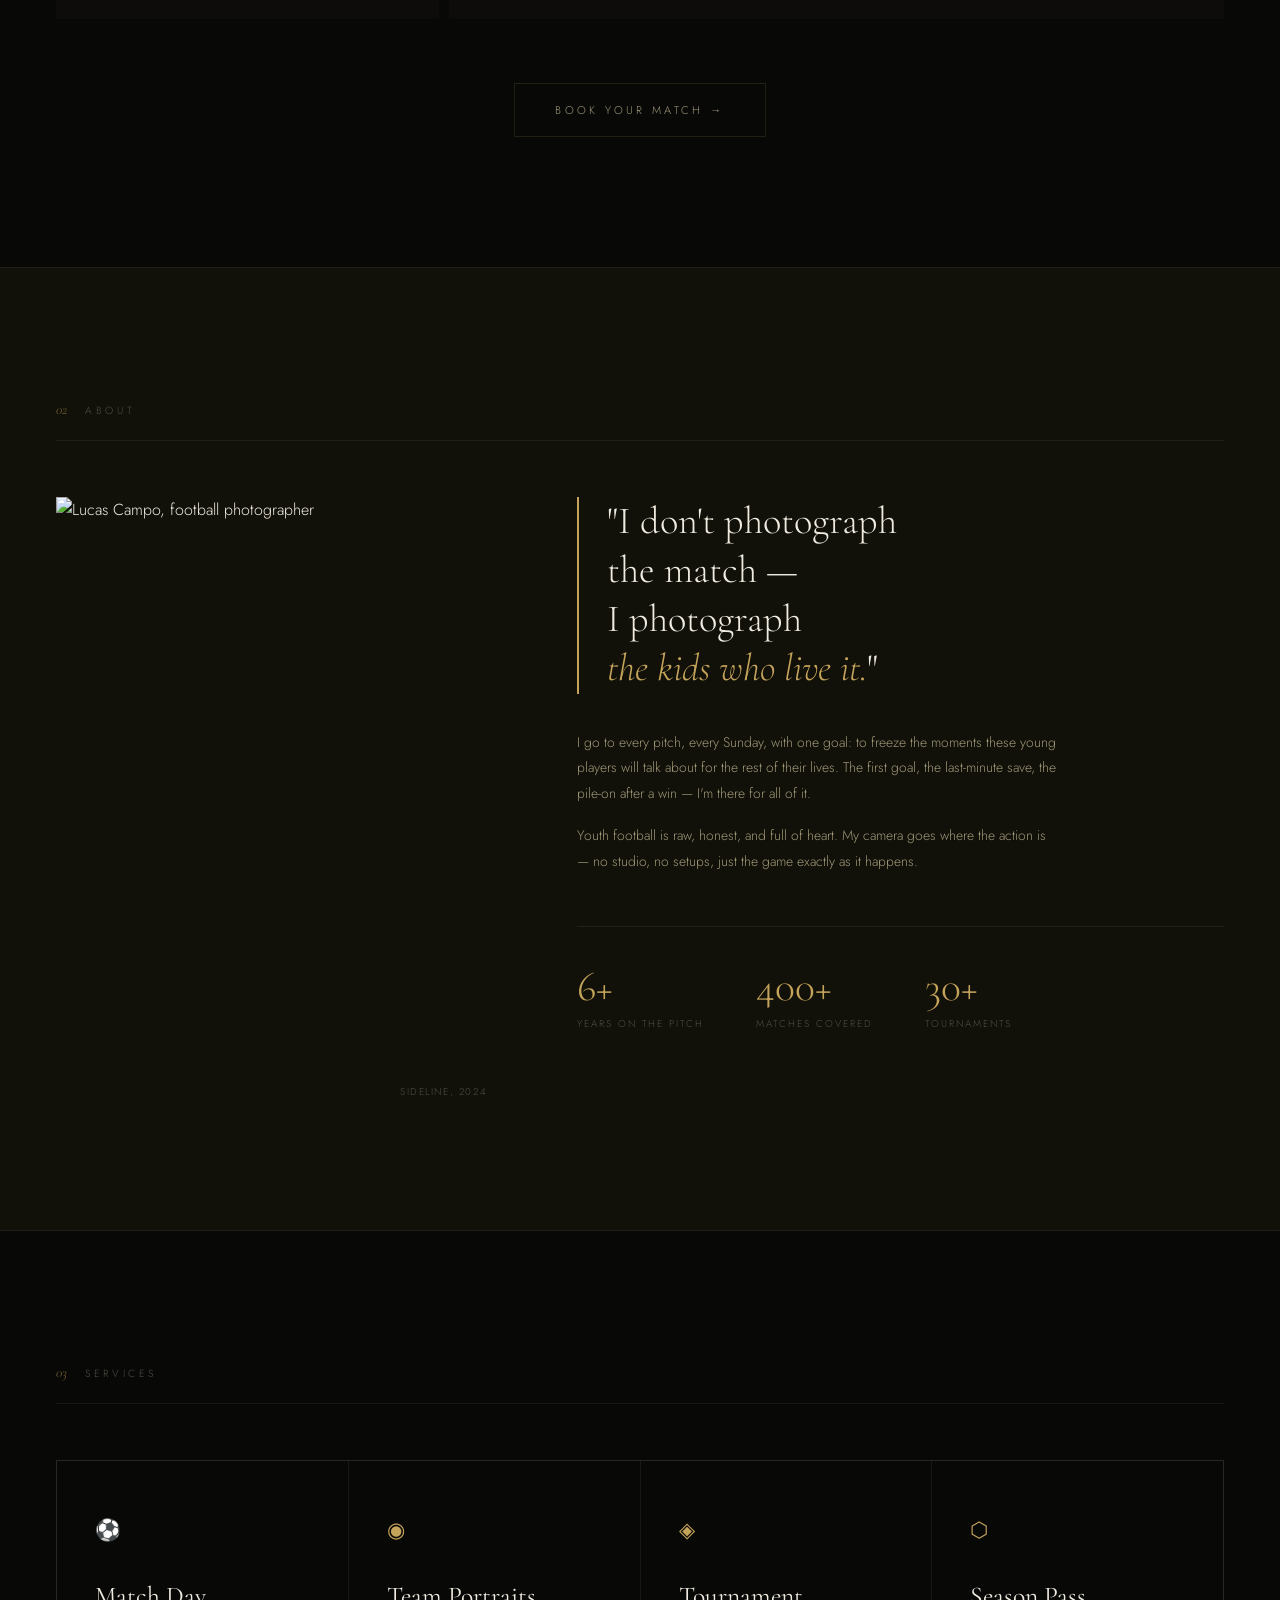
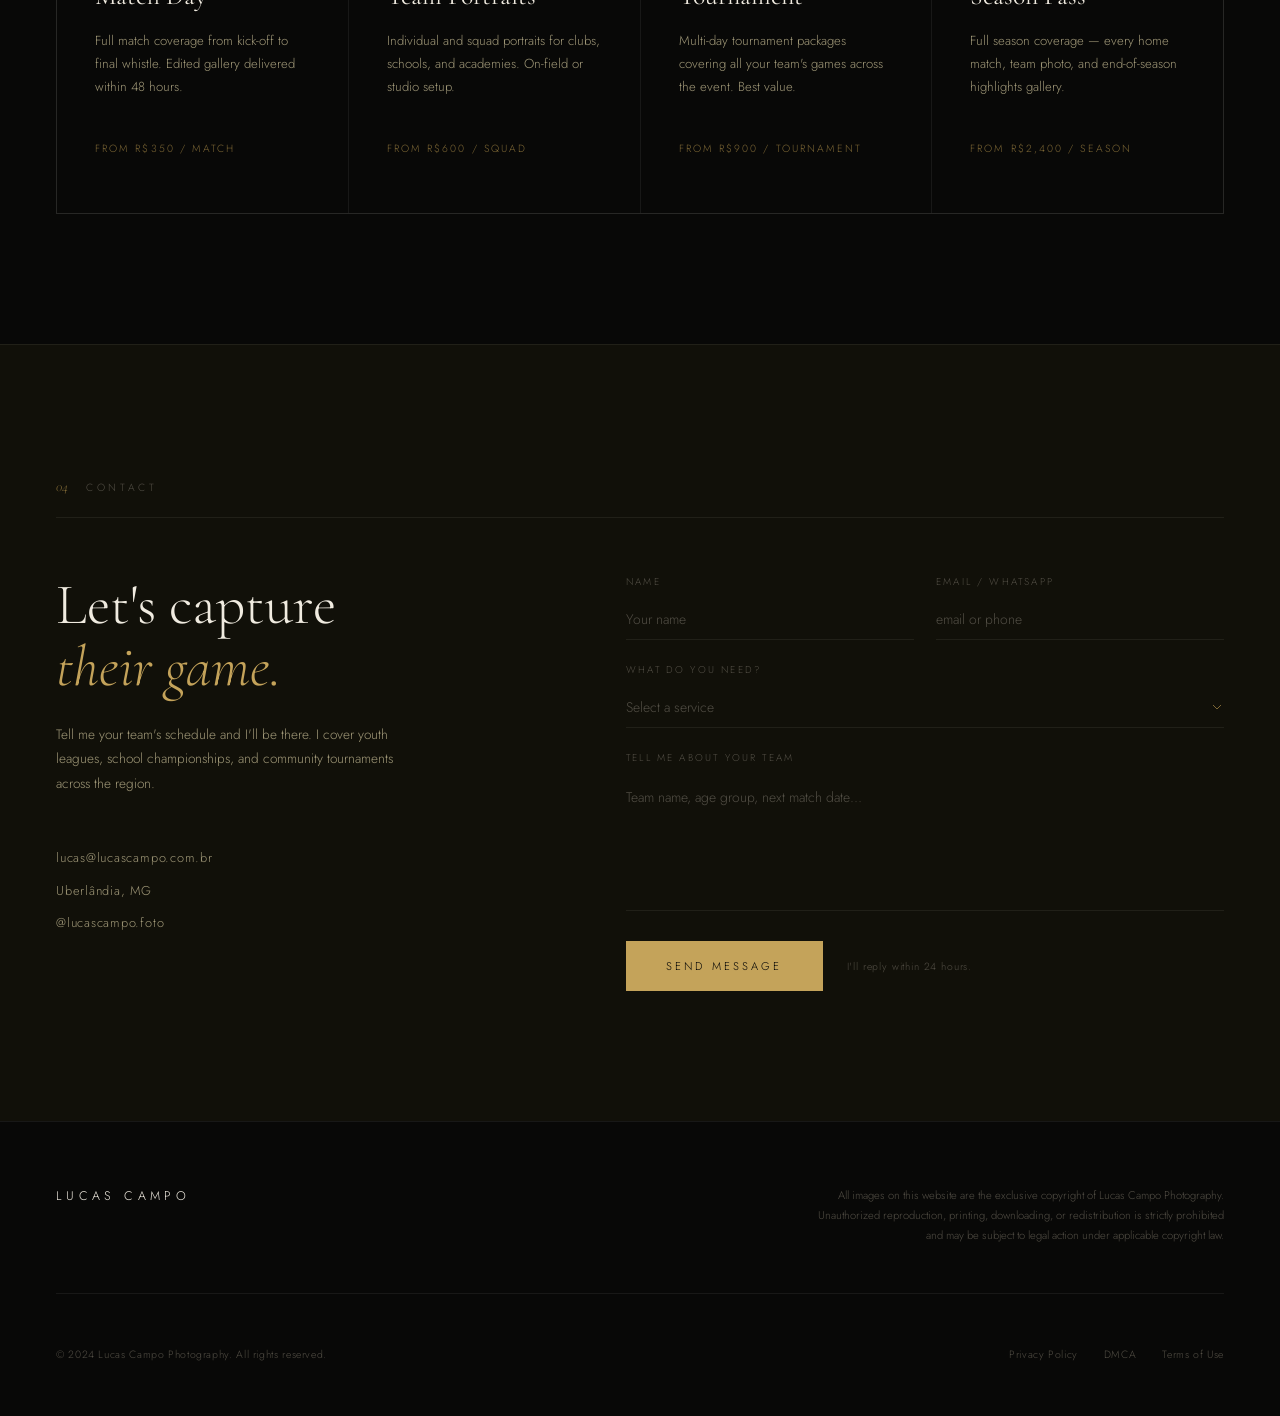
==== commit b96e52ca: "Retheme to youth football photography (Lucas Campo) - Rename photographer to Lucas Campo, copy rewri" ====
--- a/index.html
+++ b/index.html
@@ -3,20 +3,20 @@
 <head>
   <meta charset="UTF-8">
   <meta name="viewport" content="width=device-width, initial-scale=1.0">
-  <title>Iris Vance | Photography</title>
-  <meta name="description" content="Iris Vance — visual storyteller. Fine art, editorial, and portrait photography based in New York City.">
-  <meta name="author" content="Iris Vance">
-  <meta name="copyright" content="© 2024 Iris Vance Photography. All rights reserved.">
+  <title>Lucas Campo | Football Photography</title>
+  <meta name="description" content="Lucas Campo — youth football photographer. Covering matches, tournaments, and the kids who make the beautiful game come alive.">
+  <meta name="author" content="Lucas Campo">
+  <meta name="copyright" content="© 2024 Lucas Campo Photography. All rights reserved.">
   <meta name="robots" content="noimageindex, noodp">
-  <link rel="canonical" href="https://irisvance.com/">
+  <link rel="canonical" href="https://caiomsi.github.io/PhotoFolio/">
 
   <!-- Open Graph -->
   <meta property="og:type" content="website">
-  <meta property="og:title" content="Iris Vance | Photography">
-  <meta property="og:description" content="Fine art, editorial, and portrait photography by Iris Vance.">
-  <meta property="og:url" content="https://irisvance.com/">
+  <meta property="og:title" content="Lucas Campo | Football Photography">
+  <meta property="og:description" content="Youth football photography — matches, tournaments, team portraits. Every kick, every goal, every memory.">
+  <meta property="og:url" content="https://caiomsi.github.io/PhotoFolio/">
   <meta name="twitter:card" content="summary_large_image">
-  <meta name="twitter:title" content="Iris Vance | Photography">
+  <meta name="twitter:title" content="Lucas Campo | Football Photography">
 
   <!-- Fonts -->
   <link rel="preconnect" href="https://fonts.googleapis.com">
@@ -31,17 +31,17 @@
   <div class="cursor" id="cursor"></div>
   <div class="cursor-ring" id="cursor-ring"></div>
 
-  <!-- Copyright protection notice -->
+  <!-- Copyright + print protection notice -->
   <div class="protection-notice" id="protection-notice">
     <span class="notice-icon">⊘</span>
-    <span>Images are copyright protected · © Iris Vance Photography</span>
+    <span>Images are copyright protected · Printing & downloading not authorized</span>
   </div>
 
   <!-- ── Navigation ── -->
   <nav id="nav">
-    <a href="#" class="nav-logo">IRIS VANCE</a>
+    <a href="#" class="nav-logo">LUCAS CAMPO</a>
     <ul class="nav-links" id="nav-links">
-      <li><a href="#work">Work</a></li>
+      <li><a href="#work">Gallery</a></li>
       <li><a href="#about">About</a></li>
       <li><a href="#services">Services</a></li>
       <li><a href="#contact">Contact</a></li>
@@ -56,23 +56,23 @@
   <section id="hero">
     <div class="hero-image-wrap">
       <div class="protected-wrap">
-        <img src="https://picsum.photos/seed/iris-hero/1920/1100"
-             alt="Featured work by Iris Vance"
+        <img src="https://picsum.photos/seed/football-hero/1920/1100"
+             alt="Youth football match captured by Lucas Campo"
              draggable="false" class="hero-img">
         <div class="image-shield" aria-hidden="true"></div>
-        <div class="photo-watermark" aria-hidden="true">© IRIS VANCE</div>
+        <div class="photo-watermark" aria-hidden="true">© LUCAS CAMPO</div>
       </div>
     </div>
     <div class="hero-overlay"></div>
 
     <div class="hero-content">
-      <p class="hero-eyebrow hero-reveal">Visual Storyteller &nbsp;·&nbsp; Est. 2014</p>
+      <p class="hero-eyebrow hero-reveal">Youth Football Photography &nbsp;·&nbsp; Est. 2018</p>
       <h1 class="hero-title">
-        <span class="hero-reveal ht-1">IRIS</span>
-        <span class="hero-reveal ht-2"><em>VANCE</em></span>
+        <span class="hero-reveal ht-1">LUCAS</span>
+        <span class="hero-reveal ht-2"><em>CAMPO</em></span>
       </h1>
-      <p class="hero-tagline hero-reveal">Capturing light.<br>Preserving moments.</p>
-      <a href="#work" class="hero-cta hero-reveal">Explore the Work</a>
+      <p class="hero-tagline hero-reveal">Every match tells a story.<br>I'm there to capture it.</p>
+      <a href="#work" class="hero-cta hero-reveal">See the Gallery</a>
     </div>
 
     <div class="hero-scroll-hint">
@@ -81,146 +81,146 @@
     </div>
   </section>
 
-  <!-- ── Work / Gallery ── -->
+  <!-- ── Gallery ── -->
   <section id="work">
     <div class="section-label reveal-up">
       <span class="section-num">01</span>
-      <span class="section-title">Selected Work</span>
+      <span class="section-title">Selected Matches</span>
     </div>
 
     <div class="gallery-grid">
 
       <div class="gallery-item reveal-up">
         <div class="protected-wrap">
-          <img src="https://picsum.photos/seed/iv001/1200/900"
-               alt="Morning Light — Editorial" draggable="false">
-          <div class="image-shield" aria-hidden="true"></div>
-          <div class="photo-watermark" aria-hidden="true">© IRIS VANCE</div>
+          <img src="https://picsum.photos/seed/fc001/1200/900"
+               alt="The First Goal — Match Action" draggable="false">
+          <div class="image-shield" aria-hidden="true"></div>
+          <div class="photo-watermark" aria-hidden="true">© LUCAS CAMPO</div>
         </div>
         <div class="item-info">
           <span class="item-num">01</span>
           <div class="item-text">
-            <p class="item-title">Morning Light</p>
-            <p class="item-cat">Editorial</p>
-          </div>
-          <span class="item-lock" aria-hidden="true">⊘</span>
-        </div>
-      </div>
-
-      <div class="gallery-item reveal-up">
-        <div class="protected-wrap">
-          <img src="https://picsum.photos/seed/iv002/800/1100"
-               alt="Solitude — Fine Art" draggable="false">
-          <div class="image-shield" aria-hidden="true"></div>
-          <div class="photo-watermark" aria-hidden="true">© IRIS VANCE</div>
+            <p class="item-title">The First Goal</p>
+            <p class="item-cat">Match Action</p>
+          </div>
+          <span class="item-lock" aria-hidden="true">⊘</span>
+        </div>
+      </div>
+
+      <div class="gallery-item reveal-up">
+        <div class="protected-wrap">
+          <img src="https://picsum.photos/seed/fc002/800/1100"
+               alt="Future Stars — Portrait" draggable="false">
+          <div class="image-shield" aria-hidden="true"></div>
+          <div class="photo-watermark" aria-hidden="true">© LUCAS CAMPO</div>
         </div>
         <div class="item-info">
           <span class="item-num">02</span>
           <div class="item-text">
-            <p class="item-title">Solitude</p>
-            <p class="item-cat">Fine Art</p>
-          </div>
-          <span class="item-lock" aria-hidden="true">⊘</span>
-        </div>
-      </div>
-
-      <div class="gallery-item reveal-up">
-        <div class="protected-wrap">
-          <img src="https://picsum.photos/seed/iv003/800/700"
-               alt="Golden Hour — Portrait" draggable="false">
-          <div class="image-shield" aria-hidden="true"></div>
-          <div class="photo-watermark" aria-hidden="true">© IRIS VANCE</div>
+            <p class="item-title">Future Stars</p>
+            <p class="item-cat">Player Portrait</p>
+          </div>
+          <span class="item-lock" aria-hidden="true">⊘</span>
+        </div>
+      </div>
+
+      <div class="gallery-item reveal-up">
+        <div class="protected-wrap">
+          <img src="https://picsum.photos/seed/fc003/800/700"
+               alt="The Dribble — Youth League" draggable="false">
+          <div class="image-shield" aria-hidden="true"></div>
+          <div class="photo-watermark" aria-hidden="true">© LUCAS CAMPO</div>
         </div>
         <div class="item-info">
           <span class="item-num">03</span>
           <div class="item-text">
-            <p class="item-title">Golden Hour</p>
-            <p class="item-cat">Portrait</p>
-          </div>
-          <span class="item-lock" aria-hidden="true">⊘</span>
-        </div>
-      </div>
-
-      <div class="gallery-item reveal-up">
-        <div class="protected-wrap">
-          <img src="https://picsum.photos/seed/iv004/800/700"
-               alt="Reverie — Fine Art" draggable="false">
-          <div class="image-shield" aria-hidden="true"></div>
-          <div class="photo-watermark" aria-hidden="true">© IRIS VANCE</div>
+            <p class="item-title">The Dribble</p>
+            <p class="item-cat">Youth League</p>
+          </div>
+          <span class="item-lock" aria-hidden="true">⊘</span>
+        </div>
+      </div>
+
+      <div class="gallery-item reveal-up">
+        <div class="protected-wrap">
+          <img src="https://picsum.photos/seed/fc004/800/700"
+               alt="Corner Kick — Match Action" draggable="false">
+          <div class="image-shield" aria-hidden="true"></div>
+          <div class="photo-watermark" aria-hidden="true">© LUCAS CAMPO</div>
         </div>
         <div class="item-info">
           <span class="item-num">04</span>
           <div class="item-text">
-            <p class="item-title">Reverie</p>
-            <p class="item-cat">Fine Art</p>
-          </div>
-          <span class="item-lock" aria-hidden="true">⊘</span>
-        </div>
-      </div>
-
-      <div class="gallery-item reveal-up">
-        <div class="protected-wrap">
-          <img src="https://picsum.photos/seed/iv005/800/700"
-               alt="Concrete & Sky — Architectural" draggable="false">
-          <div class="image-shield" aria-hidden="true"></div>
-          <div class="photo-watermark" aria-hidden="true">© IRIS VANCE</div>
+            <p class="item-title">Corner Kick</p>
+            <p class="item-cat">Match Action</p>
+          </div>
+          <span class="item-lock" aria-hidden="true">⊘</span>
+        </div>
+      </div>
+
+      <div class="gallery-item reveal-up">
+        <div class="protected-wrap">
+          <img src="https://picsum.photos/seed/fc005/800/700"
+               alt="Celebration — Tournament" draggable="false">
+          <div class="image-shield" aria-hidden="true"></div>
+          <div class="photo-watermark" aria-hidden="true">© LUCAS CAMPO</div>
         </div>
         <div class="item-info">
           <span class="item-num">05</span>
           <div class="item-text">
-            <p class="item-title">Concrete & Sky</p>
-            <p class="item-cat">Architectural</p>
-          </div>
-          <span class="item-lock" aria-hidden="true">⊘</span>
-        </div>
-      </div>
-
-      <div class="gallery-item reveal-up">
-        <div class="protected-wrap">
-          <img src="https://picsum.photos/seed/iv006/2000/800"
-               alt="The Quiet Hours — Editorial" draggable="false">
-          <div class="image-shield" aria-hidden="true"></div>
-          <div class="photo-watermark" aria-hidden="true">© IRIS VANCE</div>
+            <p class="item-title">Celebration</p>
+            <p class="item-cat">Tournament</p>
+          </div>
+          <span class="item-lock" aria-hidden="true">⊘</span>
+        </div>
+      </div>
+
+      <div class="gallery-item reveal-up">
+        <div class="protected-wrap">
+          <img src="https://picsum.photos/seed/fc006/2000/800"
+               alt="Sunday League — Full Match" draggable="false">
+          <div class="image-shield" aria-hidden="true"></div>
+          <div class="photo-watermark" aria-hidden="true">© LUCAS CAMPO</div>
         </div>
         <div class="item-info">
           <span class="item-num">06</span>
           <div class="item-text">
-            <p class="item-title">The Quiet Hours</p>
-            <p class="item-cat">Editorial</p>
-          </div>
-          <span class="item-lock" aria-hidden="true">⊘</span>
-        </div>
-      </div>
-
-      <div class="gallery-item reveal-up">
-        <div class="protected-wrap">
-          <img src="https://picsum.photos/seed/iv007/800/1100"
-               alt="Between Worlds — Portrait" draggable="false">
-          <div class="image-shield" aria-hidden="true"></div>
-          <div class="photo-watermark" aria-hidden="true">© IRIS VANCE</div>
+            <p class="item-title">Sunday League</p>
+            <p class="item-cat">Full Match</p>
+          </div>
+          <span class="item-lock" aria-hidden="true">⊘</span>
+        </div>
+      </div>
+
+      <div class="gallery-item reveal-up">
+        <div class="protected-wrap">
+          <img src="https://picsum.photos/seed/fc007/800/1100"
+               alt="Eyes on the Ball — Match Action" draggable="false">
+          <div class="image-shield" aria-hidden="true"></div>
+          <div class="photo-watermark" aria-hidden="true">© LUCAS CAMPO</div>
         </div>
         <div class="item-info">
           <span class="item-num">07</span>
           <div class="item-text">
-            <p class="item-title">Between Worlds</p>
-            <p class="item-cat">Portrait</p>
-          </div>
-          <span class="item-lock" aria-hidden="true">⊘</span>
-        </div>
-      </div>
-
-      <div class="gallery-item reveal-up">
-        <div class="protected-wrap">
-          <img src="https://picsum.photos/seed/iv008/1400/900"
-               alt="Vesper — Fine Art" draggable="false">
-          <div class="image-shield" aria-hidden="true"></div>
-          <div class="photo-watermark" aria-hidden="true">© IRIS VANCE</div>
+            <p class="item-title">Eyes on the Ball</p>
+            <p class="item-cat">Match Action</p>
+          </div>
+          <span class="item-lock" aria-hidden="true">⊘</span>
+        </div>
+      </div>
+
+      <div class="gallery-item reveal-up">
+        <div class="protected-wrap">
+          <img src="https://picsum.photos/seed/fc008/1400/900"
+               alt="Sunset Training — Pre-Season" draggable="false">
+          <div class="image-shield" aria-hidden="true"></div>
+          <div class="photo-watermark" aria-hidden="true">© LUCAS CAMPO</div>
         </div>
         <div class="item-info">
           <span class="item-num">08</span>
           <div class="item-text">
-            <p class="item-title">Vesper</p>
-            <p class="item-cat">Fine Art</p>
+            <p class="item-title">Sunset Training</p>
+            <p class="item-cat">Pre-Season</p>
           </div>
           <span class="item-lock" aria-hidden="true">⊘</span>
         </div>
@@ -229,7 +229,7 @@
     </div>
 
     <div class="gallery-cta reveal-up">
-      <a href="#contact" class="btn-outline">Commission a Project →</a>
+      <a href="#contact" class="btn-outline">Book Your Match →</a>
     </div>
   </section>
 
@@ -243,33 +243,33 @@
     <div class="about-grid">
       <div class="about-image reveal-up">
         <div class="protected-wrap">
-          <img src="https://picsum.photos/seed/iv-self/700/900"
-               alt="Iris Vance, photographer" draggable="false">
-          <div class="image-shield" aria-hidden="true"></div>
-          <div class="photo-watermark" aria-hidden="true">© IRIS VANCE</div>
-        </div>
-        <div class="about-image-caption">New York City, 2023</div>
+          <img src="https://picsum.photos/seed/lc-self/700/900"
+               alt="Lucas Campo, football photographer" draggable="false">
+          <div class="image-shield" aria-hidden="true"></div>
+          <div class="photo-watermark" aria-hidden="true">© LUCAS CAMPO</div>
+        </div>
+        <div class="about-image-caption">Sideline, 2024</div>
       </div>
 
       <div class="about-text reveal-up">
         <blockquote class="about-quote">
-          "I don't photograph<br>what I see —<br>I photograph<br><em>what I feel.</em>"
+          "I don't photograph<br>the match —<br>I photograph<br><em>the kids who live it.</em>"
         </blockquote>
-        <p class="about-body">Based in New York City, I've spent over a decade pursuing the intersection of light, emotion, and narrative. My work spans editorial campaigns, fine art exhibitions, and intimate portraiture for those who believe images should outlast the moment they capture.</p>
-        <p class="about-body">Every frame is a collaboration between the instant and the lens — a conversation between the seen and the felt.</p>
+        <p class="about-body">I go to every pitch, every Sunday, with one goal: to freeze the moments these young players will talk about for the rest of their lives. The first goal, the last-minute save, the pile-on after a win — I'm there for all of it.</p>
+        <p class="about-body">Youth football is raw, honest, and full of heart. My camera goes where the action is — no studio, no setups, just the game exactly as it happens.</p>
 
         <div class="about-stats">
           <div class="stat">
-            <span class="stat-num">10+</span>
-            <span class="stat-label">Years Active</span>
+            <span class="stat-num">6+</span>
+            <span class="stat-label">Years on the Pitch</span>
           </div>
           <div class="stat">
-            <span class="stat-num">300+</span>
-            <span class="stat-label">Projects</span>
+            <span class="stat-num">400+</span>
+            <span class="stat-label">Matches Covered</span>
           </div>
           <div class="stat">
-            <span class="stat-num">12</span>
-            <span class="stat-label">Exhibitions</span>
+            <span class="stat-num">30+</span>
+            <span class="stat-label">Tournaments</span>
           </div>
         </div>
       </div>
@@ -285,28 +285,28 @@
 
     <div class="services-grid">
       <div class="service-card reveal-up">
-        <span class="service-icon">◈</span>
-        <h3>Editorial</h3>
-        <p>Fashion, lifestyle, and commercial editorial for magazines, brands, and advertising campaigns.</p>
-        <span class="service-price">From $2,400</span>
+        <span class="service-icon">⚽</span>
+        <h3>Match Day</h3>
+        <p>Full match coverage from kick-off to final whistle. Edited gallery delivered within 48 hours.</p>
+        <span class="service-price">From R$350 / match</span>
       </div>
       <div class="service-card reveal-up">
         <span class="service-icon">◉</span>
-        <h3>Portrait</h3>
-        <p>Intimate, considered portraiture for individuals, musicians, authors, and executives.</p>
-        <span class="service-price">From $800</span>
+        <h3>Team Portraits</h3>
+        <p>Individual and squad portraits for clubs, schools, and academies. On-field or studio setup.</p>
+        <span class="service-price">From R$600 / squad</span>
       </div>
       <div class="service-card reveal-up">
-        <span class="service-icon">◌</span>
-        <h3>Fine Art</h3>
-        <p>Limited edition archival prints for collectors. Custom commissions available upon inquiry.</p>
-        <span class="service-price">From $1,200</span>
+        <span class="service-icon">◈</span>
+        <h3>Tournament</h3>
+        <p>Multi-day tournament packages covering all your team's games across the event. Best value.</p>
+        <span class="service-price">From R$900 / tournament</span>
       </div>
       <div class="service-card reveal-up">
         <span class="service-icon">⬡</span>
-        <h3>Event</h3>
-        <p>Exclusive galas, openings, private celebrations, and milestone events. Full coverage packages.</p>
-        <span class="service-price">From $1,800</span>
+        <h3>Season Pass</h3>
+        <p>Full season coverage — every home match, team photo, and end-of-season highlights gallery.</p>
+        <span class="service-price">From R$2,400 / season</span>
       </div>
     </div>
   </section>
@@ -321,13 +321,13 @@
     <div class="contact-grid">
       <div class="contact-intro reveal-up">
         <h2 class="contact-heading">
-          Let's create<br><em>something lasting.</em>
+          Let's capture<br><em>their game.</em>
         </h2>
-        <p>Available for select editorial and portrait commissions. I respond to every inquiry within 48 hours.</p>
+        <p>Tell me your team's schedule and I'll be there. I cover youth leagues, school championships, and community tournaments across the region.</p>
         <div class="contact-details">
-          <a href="mailto:hello@irisvance.com" class="contact-link">hello@irisvance.com</a>
-          <span class="contact-link">New York, NY</span>
-          <a href="https://instagram.com" class="contact-link" target="_blank" rel="noopener">@irisvance</a>
+          <a href="mailto:lucas@lucascampo.com.br" class="contact-link">lucas@lucascampo.com.br</a>
+          <span class="contact-link">Uberlândia, MG</span>
+          <a href="https://instagram.com" class="contact-link" target="_blank" rel="noopener">@lucascampo.foto</a>
         </div>
       </div>
 
@@ -338,30 +338,30 @@
             <input type="text" id="fname" name="name" placeholder="Your name" required autocomplete="name">
           </div>
           <div class="form-group">
-            <label for="femail">Email</label>
-            <input type="email" id="femail" name="email" placeholder="your@email.com" required autocomplete="email">
+            <label for="femail">Email / WhatsApp</label>
+            <input type="text" id="femail" name="email" placeholder="email or phone" required autocomplete="email">
           </div>
         </div>
         <div class="form-group">
-          <label for="fservice">Project Type</label>
+          <label for="fservice">What do you need?</label>
           <select id="fservice" name="service">
             <option value="" disabled selected>Select a service</option>
-            <option value="editorial">Editorial</option>
-            <option value="portrait">Portrait</option>
-            <option value="fineart">Fine Art</option>
-            <option value="event">Event</option>
-            <option value="other">Other Inquiry</option>
+            <option value="matchday">Match Day</option>
+            <option value="portrait">Team Portraits</option>
+            <option value="tournament">Tournament</option>
+            <option value="season">Season Pass</option>
+            <option value="other">Other</option>
           </select>
         </div>
         <div class="form-group">
-          <label for="fmessage">Message</label>
-          <textarea id="fmessage" name="message" placeholder="Tell me about your vision…" rows="5" required></textarea>
+          <label for="fmessage">Tell me about your team</label>
+          <textarea id="fmessage" name="message" placeholder="Team name, age group, next match date…" rows="5" required></textarea>
         </div>
         <!-- Honeypot (spam protection) -->
         <input type="text" name="company" style="display:none;" tabindex="-1" autocomplete="off">
         <div class="form-submit-row">
-          <button type="submit" class="btn-submit" id="submit-btn">Send Inquiry</button>
-          <p class="form-note">All inquiries are confidential.</p>
+          <button type="submit" class="btn-submit" id="submit-btn">Send Message</button>
+          <p class="form-note">I'll reply within 24 hours.</p>
         </div>
       </form>
     </div>
@@ -371,15 +371,15 @@
   <footer id="footer">
     <div class="footer-inner">
       <div class="footer-top">
-        <span class="footer-logo">IRIS VANCE</span>
+        <span class="footer-logo">LUCAS CAMPO</span>
         <p class="footer-copy">
-          All images on this website are the exclusive copyright of Iris Vance Photography.<br>
-          Unauthorized reproduction, distribution, or use in any form is strictly prohibited<br>
+          All images on this website are the exclusive copyright of Lucas Campo Photography.<br>
+          Unauthorized reproduction, printing, downloading, or redistribution is strictly prohibited<br>
           and may be subject to legal action under applicable copyright law.
         </p>
       </div>
       <div class="footer-bottom">
-        <span>© 2024 Iris Vance Photography. All rights reserved.</span>
+        <span>© 2024 Lucas Campo Photography. All rights reserved.</span>
         <div class="footer-links">
           <a href="#">Privacy Policy</a>
           <a href="#">DMCA</a>
--- a/style.css
+++ b/style.css
@@ -971,3 +971,14 @@
   .gallery-grid { grid-template-columns: 1fr; grid-auto-rows: 240px; }
   .gallery-item:nth-child(n) { grid-column: 1; grid-row: auto; }
 }
+
+/* ── Print protection ───────────────────────
+   Hides all content when the page is printed
+   or saved as PDF — images cannot be printed.
+   ─────────────────────────────────────────── */
+@media print {
+  html, body {
+    display: none !important;
+    visibility: hidden !important;
+  }
+}
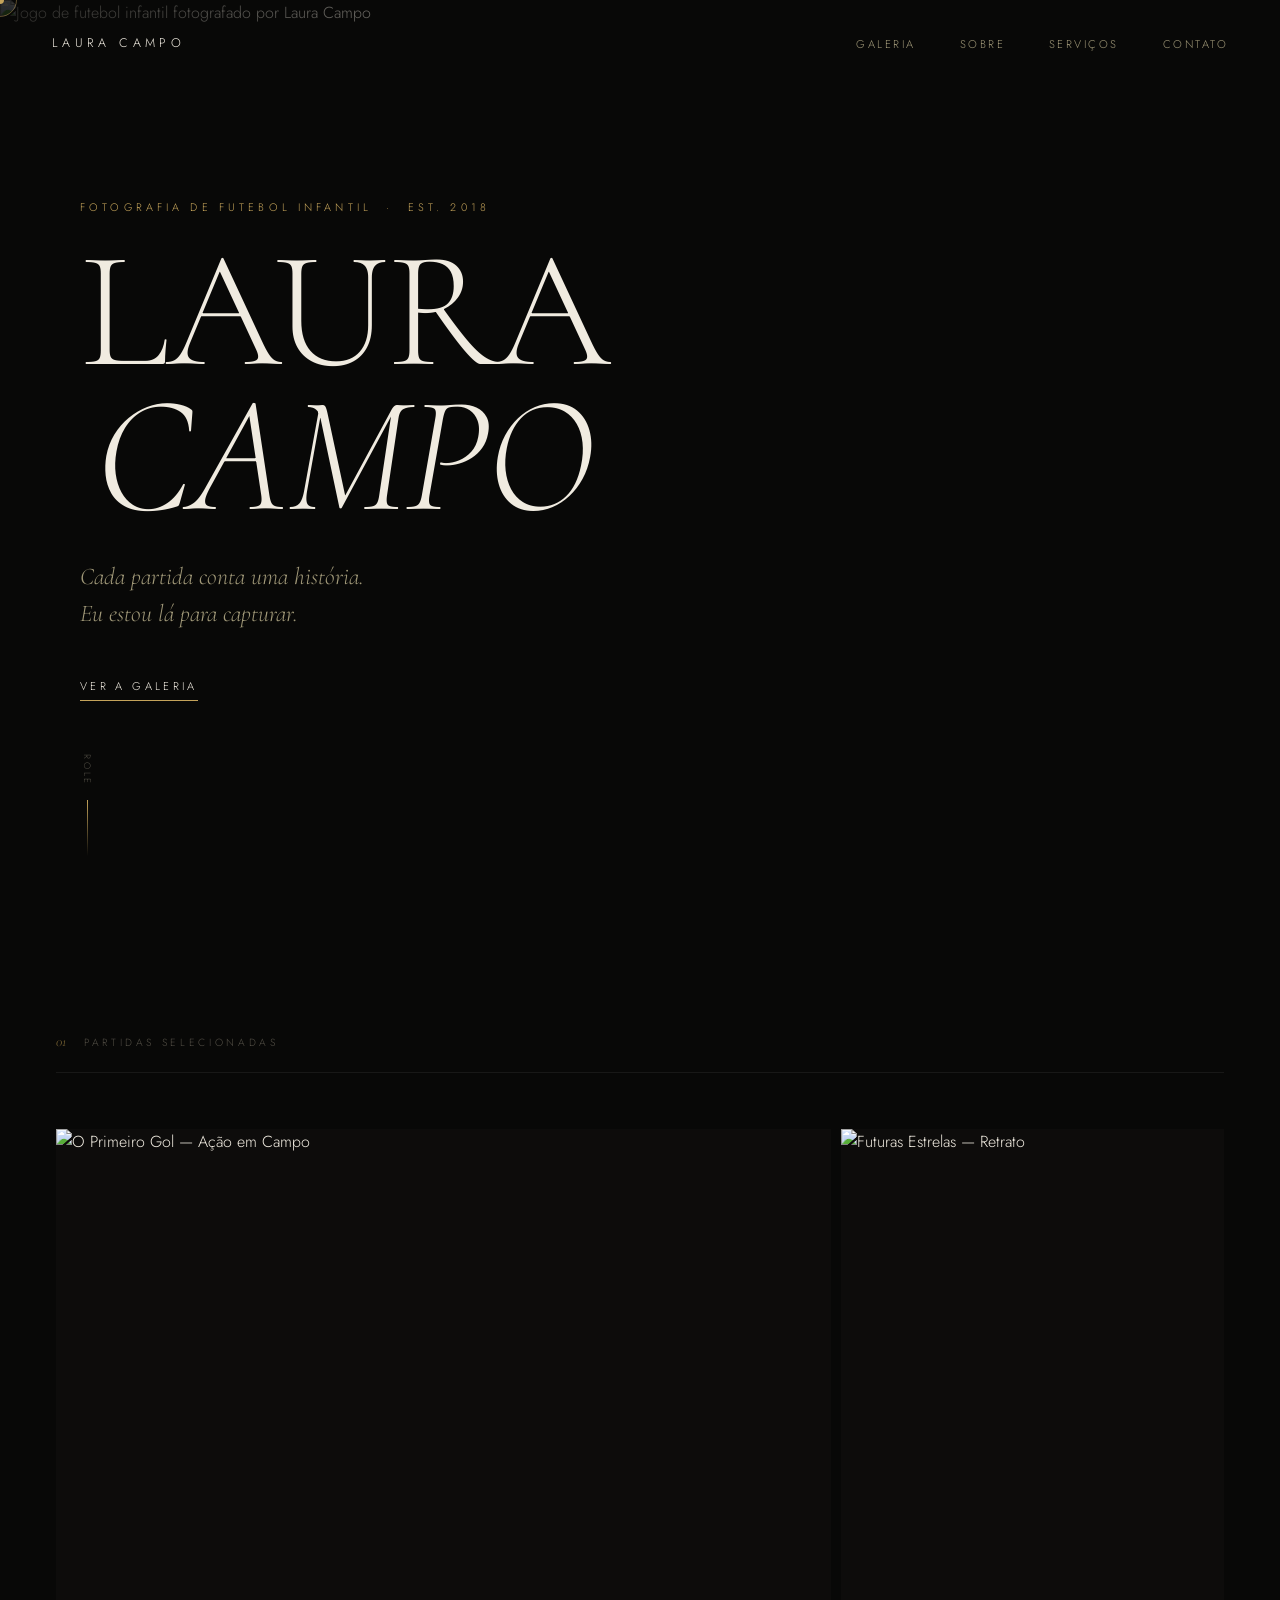
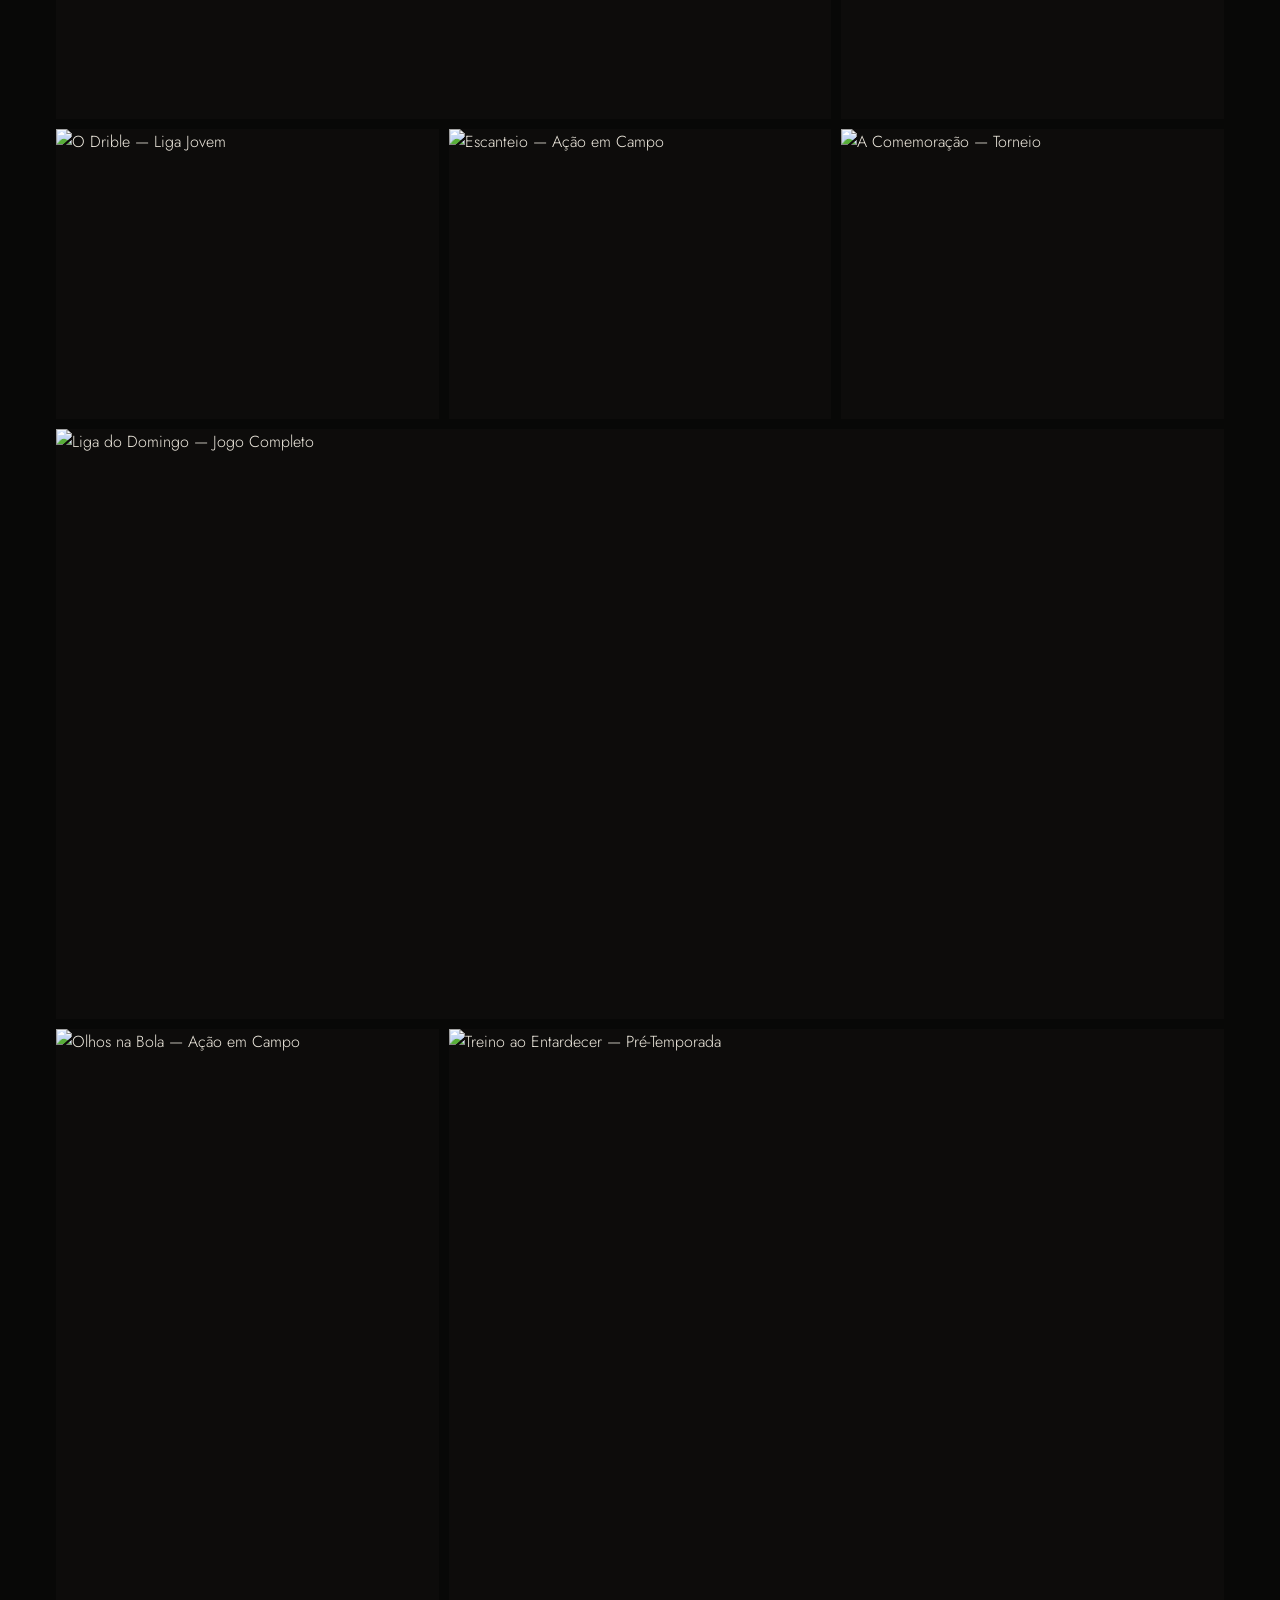
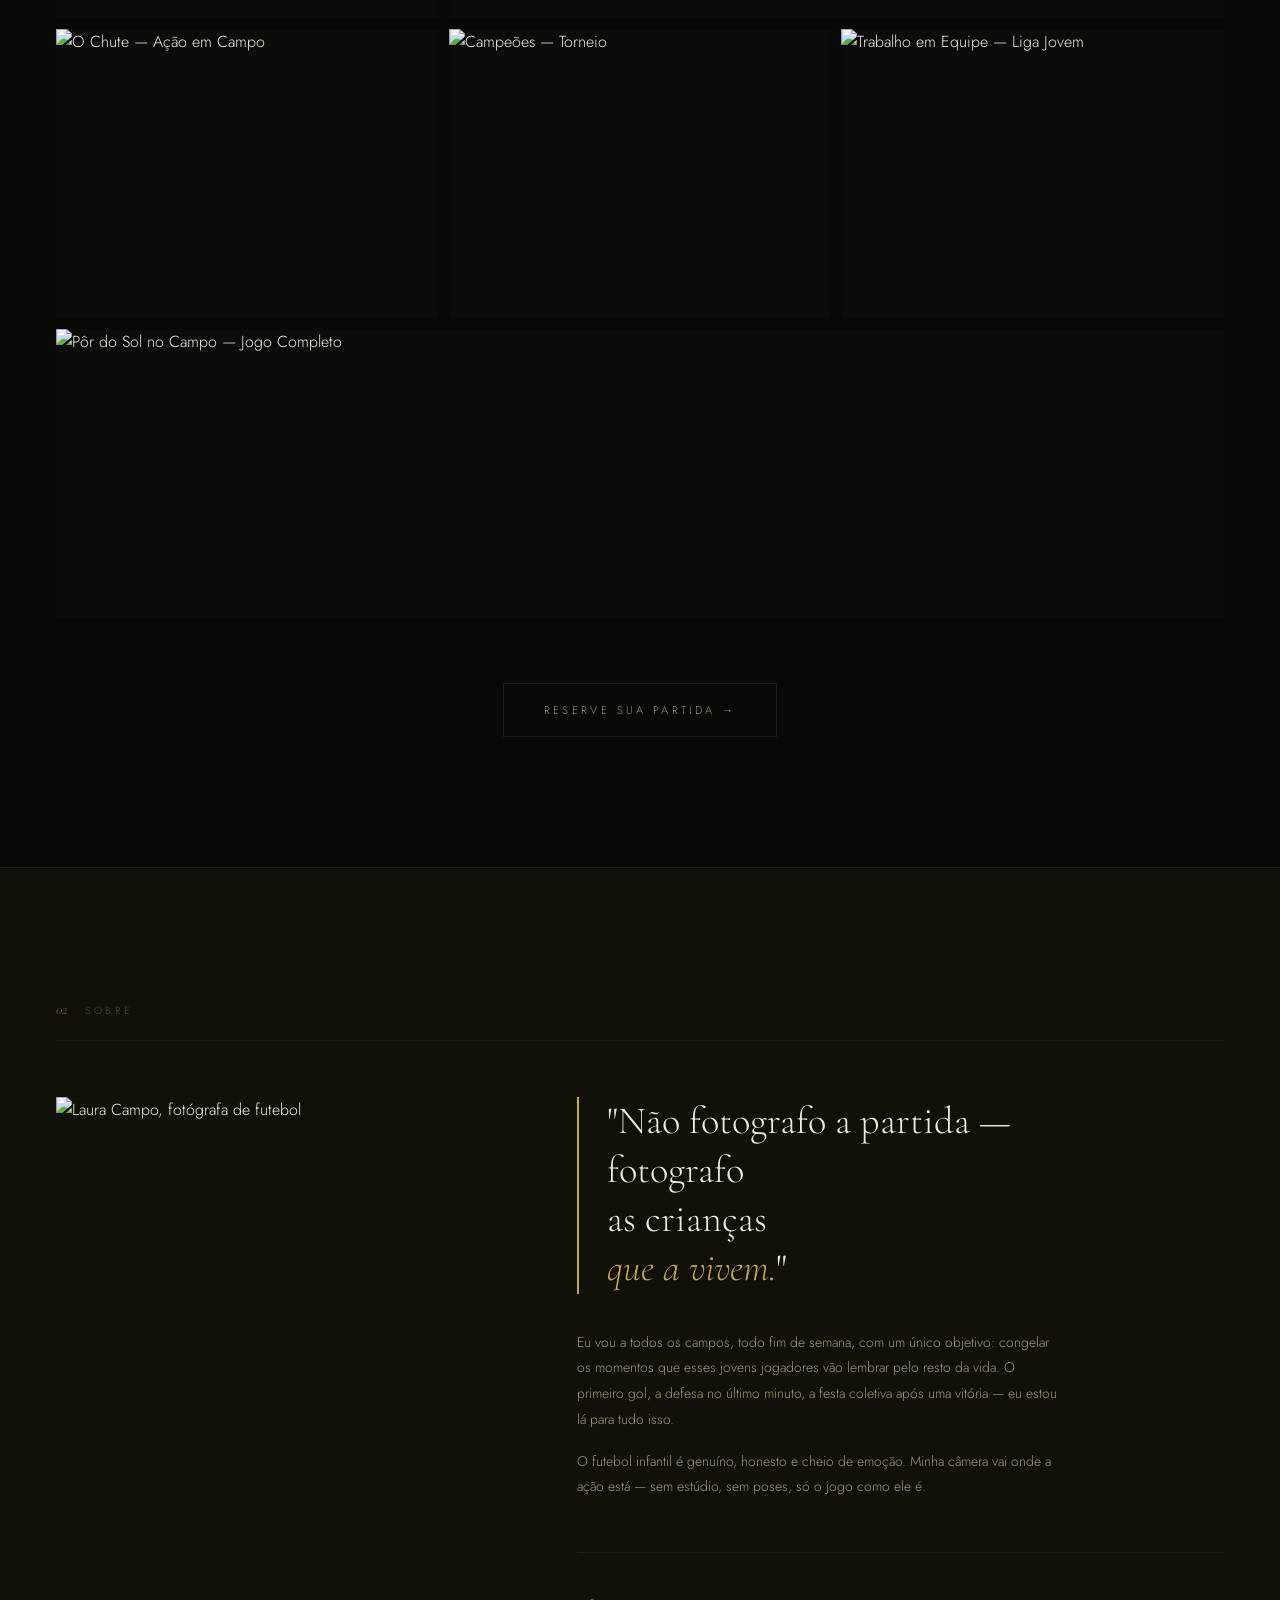
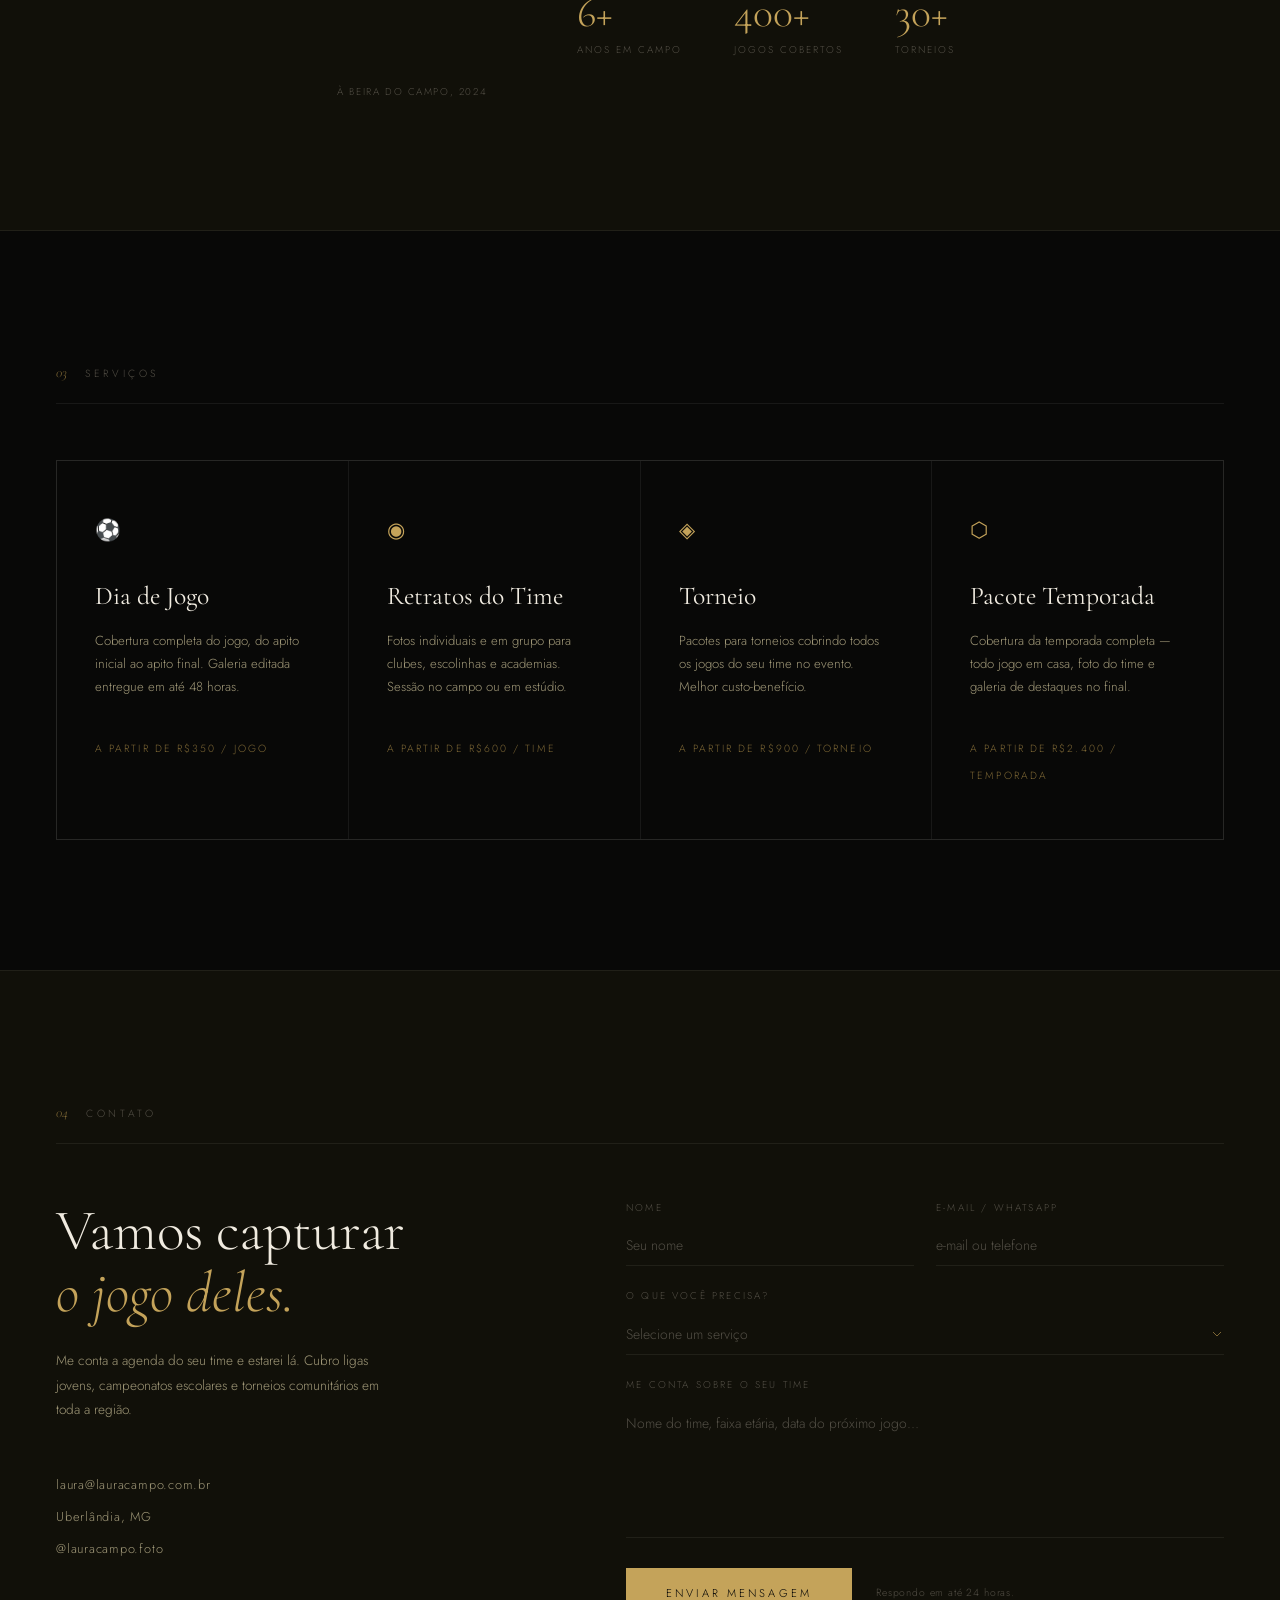
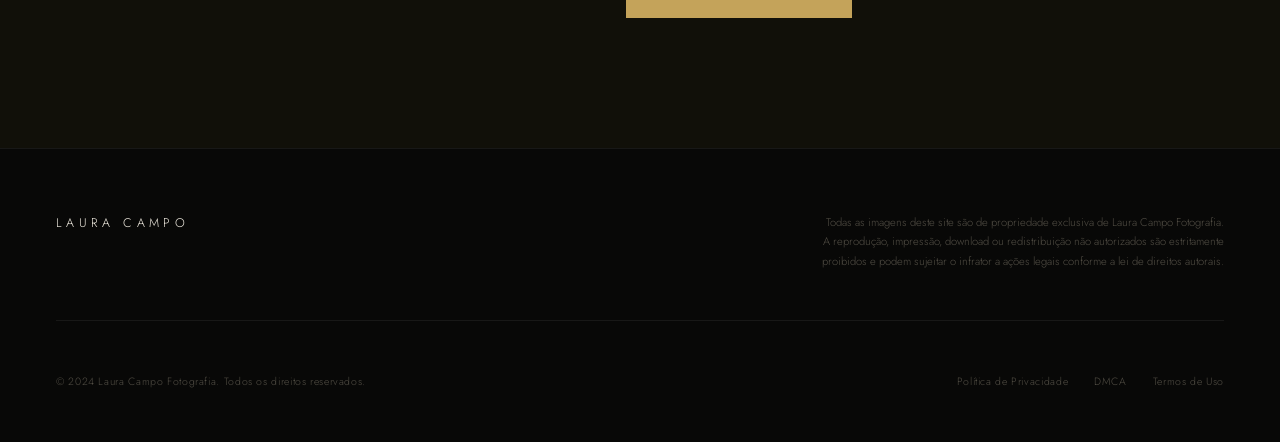
==== commit f0c93279: "Translate to Portuguese, rename to Laura Campo, expand gallery to 12 - lang="pt-BR", all text transl" ====
--- a/index.html
+++ b/index.html
@@ -1,24 +1,24 @@
 <!DOCTYPE html>
-<html lang="en">
+<html lang="pt-BR">
 <head>
   <meta charset="UTF-8">
   <meta name="viewport" content="width=device-width, initial-scale=1.0">
-  <title>Lucas Campo | Football Photography</title>
-  <meta name="description" content="Lucas Campo — youth football photographer. Covering matches, tournaments, and the kids who make the beautiful game come alive.">
-  <meta name="author" content="Lucas Campo">
-  <meta name="copyright" content="© 2024 Lucas Campo Photography. All rights reserved.">
+  <title>Laura Campo | Fotografia de Futebol</title>
+  <meta name="description" content="Laura Campo — fotógrafa de futebol infantil. Jogos, torneios e os momentos que as crianças vão lembrar para sempre.">
+  <meta name="author" content="Laura Campo">
+  <meta name="copyright" content="© 2024 Laura Campo Fotografia. Todos os direitos reservados.">
   <meta name="robots" content="noimageindex, noodp">
   <link rel="canonical" href="https://caiomsi.github.io/PhotoFolio/">
 
   <!-- Open Graph -->
   <meta property="og:type" content="website">
-  <meta property="og:title" content="Lucas Campo | Football Photography">
-  <meta property="og:description" content="Youth football photography — matches, tournaments, team portraits. Every kick, every goal, every memory.">
+  <meta property="og:title" content="Laura Campo | Fotografia de Futebol">
+  <meta property="og:description" content="Fotografia de futebol infantil — jogos, torneios, retratos. Cada chute, cada gol, cada memória.">
   <meta property="og:url" content="https://caiomsi.github.io/PhotoFolio/">
   <meta name="twitter:card" content="summary_large_image">
-  <meta name="twitter:title" content="Lucas Campo | Football Photography">
-
-  <!-- Fonts -->
+  <meta name="twitter:title" content="Laura Campo | Fotografia de Futebol">
+
+  <!-- Fontes -->
   <link rel="preconnect" href="https://fonts.googleapis.com">
   <link rel="preconnect" href="https://fonts.gstatic.com" crossorigin>
   <link href="https://fonts.googleapis.com/css2?family=Cormorant+Garamond:ital,wght@0,300;0,400;0,600;1,300;1,400;1,600&family=Jost:wght@200;300;400&display=swap" rel="stylesheet">
@@ -27,26 +27,26 @@
 </head>
 <body>
 
-  <!-- Custom cursor -->
+  <!-- Cursor personalizado -->
   <div class="cursor" id="cursor"></div>
   <div class="cursor-ring" id="cursor-ring"></div>
 
-  <!-- Copyright + print protection notice -->
+  <!-- Aviso de proteção de direitos autorais -->
   <div class="protection-notice" id="protection-notice">
     <span class="notice-icon">⊘</span>
-    <span>Images are copyright protected · Printing & downloading not authorized</span>
+    <span>Imagens protegidas por direitos autorais · Impressão e download não autorizados</span>
   </div>
 
-  <!-- ── Navigation ── -->
+  <!-- ── Navegação ── -->
   <nav id="nav">
-    <a href="#" class="nav-logo">LUCAS CAMPO</a>
+    <a href="#" class="nav-logo">LAURA CAMPO</a>
     <ul class="nav-links" id="nav-links">
-      <li><a href="#work">Gallery</a></li>
-      <li><a href="#about">About</a></li>
-      <li><a href="#services">Services</a></li>
-      <li><a href="#contact">Contact</a></li>
+      <li><a href="#work">Galeria</a></li>
+      <li><a href="#about">Sobre</a></li>
+      <li><a href="#services">Serviços</a></li>
+      <li><a href="#contact">Contato</a></li>
     </ul>
-    <button class="nav-toggle" id="nav-toggle" aria-label="Toggle navigation">
+    <button class="nav-toggle" id="nav-toggle" aria-label="Abrir menu">
       <span></span>
       <span></span>
     </button>
@@ -57,35 +57,35 @@
     <div class="hero-image-wrap">
       <div class="protected-wrap">
         <img src="https://picsum.photos/seed/football-hero/1920/1100"
-             alt="Youth football match captured by Lucas Campo"
+             alt="Jogo de futebol infantil fotografado por Laura Campo"
              draggable="false" class="hero-img">
         <div class="image-shield" aria-hidden="true"></div>
-        <div class="photo-watermark" aria-hidden="true">© LUCAS CAMPO</div>
+        <div class="photo-watermark" aria-hidden="true">© LAURA CAMPO</div>
       </div>
     </div>
     <div class="hero-overlay"></div>
 
     <div class="hero-content">
-      <p class="hero-eyebrow hero-reveal">Youth Football Photography &nbsp;·&nbsp; Est. 2018</p>
+      <p class="hero-eyebrow hero-reveal">Fotografia de Futebol Infantil &nbsp;·&nbsp; Est. 2018</p>
       <h1 class="hero-title">
-        <span class="hero-reveal ht-1">LUCAS</span>
+        <span class="hero-reveal ht-1">LAURA</span>
         <span class="hero-reveal ht-2"><em>CAMPO</em></span>
       </h1>
-      <p class="hero-tagline hero-reveal">Every match tells a story.<br>I'm there to capture it.</p>
-      <a href="#work" class="hero-cta hero-reveal">See the Gallery</a>
+      <p class="hero-tagline hero-reveal">Cada partida conta uma história.<br>Eu estou lá para capturar.</p>
+      <a href="#work" class="hero-cta hero-reveal">Ver a Galeria</a>
     </div>
 
     <div class="hero-scroll-hint">
-      <span>Scroll</span>
+      <span>Role</span>
       <div class="scroll-line"></div>
     </div>
   </section>
 
-  <!-- ── Gallery ── -->
+  <!-- ── Galeria ── -->
   <section id="work">
     <div class="section-label reveal-up">
       <span class="section-num">01</span>
-      <span class="section-title">Selected Matches</span>
+      <span class="section-title">Partidas Selecionadas</span>
     </div>
 
     <div class="gallery-grid">
@@ -93,15 +93,15 @@
       <div class="gallery-item reveal-up">
         <div class="protected-wrap">
           <img src="https://picsum.photos/seed/fc001/1200/900"
-               alt="The First Goal — Match Action" draggable="false">
-          <div class="image-shield" aria-hidden="true"></div>
-          <div class="photo-watermark" aria-hidden="true">© LUCAS CAMPO</div>
+               alt="O Primeiro Gol — Ação em Campo" draggable="false">
+          <div class="image-shield" aria-hidden="true"></div>
+          <div class="photo-watermark" aria-hidden="true">© LAURA CAMPO</div>
         </div>
         <div class="item-info">
           <span class="item-num">01</span>
           <div class="item-text">
-            <p class="item-title">The First Goal</p>
-            <p class="item-cat">Match Action</p>
+            <p class="item-title">O Primeiro Gol</p>
+            <p class="item-cat">Ação em Campo</p>
           </div>
           <span class="item-lock" aria-hidden="true">⊘</span>
         </div>
@@ -110,15 +110,15 @@
       <div class="gallery-item reveal-up">
         <div class="protected-wrap">
           <img src="https://picsum.photos/seed/fc002/800/1100"
-               alt="Future Stars — Portrait" draggable="false">
-          <div class="image-shield" aria-hidden="true"></div>
-          <div class="photo-watermark" aria-hidden="true">© LUCAS CAMPO</div>
+               alt="Futuras Estrelas — Retrato" draggable="false">
+          <div class="image-shield" aria-hidden="true"></div>
+          <div class="photo-watermark" aria-hidden="true">© LAURA CAMPO</div>
         </div>
         <div class="item-info">
           <span class="item-num">02</span>
           <div class="item-text">
-            <p class="item-title">Future Stars</p>
-            <p class="item-cat">Player Portrait</p>
+            <p class="item-title">Futuras Estrelas</p>
+            <p class="item-cat">Retrato</p>
           </div>
           <span class="item-lock" aria-hidden="true">⊘</span>
         </div>
@@ -127,15 +127,15 @@
       <div class="gallery-item reveal-up">
         <div class="protected-wrap">
           <img src="https://picsum.photos/seed/fc003/800/700"
-               alt="The Dribble — Youth League" draggable="false">
-          <div class="image-shield" aria-hidden="true"></div>
-          <div class="photo-watermark" aria-hidden="true">© LUCAS CAMPO</div>
+               alt="O Drible — Liga Jovem" draggable="false">
+          <div class="image-shield" aria-hidden="true"></div>
+          <div class="photo-watermark" aria-hidden="true">© LAURA CAMPO</div>
         </div>
         <div class="item-info">
           <span class="item-num">03</span>
           <div class="item-text">
-            <p class="item-title">The Dribble</p>
-            <p class="item-cat">Youth League</p>
+            <p class="item-title">O Drible</p>
+            <p class="item-cat">Liga Jovem</p>
           </div>
           <span class="item-lock" aria-hidden="true">⊘</span>
         </div>
@@ -144,15 +144,15 @@
       <div class="gallery-item reveal-up">
         <div class="protected-wrap">
           <img src="https://picsum.photos/seed/fc004/800/700"
-               alt="Corner Kick — Match Action" draggable="false">
-          <div class="image-shield" aria-hidden="true"></div>
-          <div class="photo-watermark" aria-hidden="true">© LUCAS CAMPO</div>
+               alt="Escanteio — Ação em Campo" draggable="false">
+          <div class="image-shield" aria-hidden="true"></div>
+          <div class="photo-watermark" aria-hidden="true">© LAURA CAMPO</div>
         </div>
         <div class="item-info">
           <span class="item-num">04</span>
           <div class="item-text">
-            <p class="item-title">Corner Kick</p>
-            <p class="item-cat">Match Action</p>
+            <p class="item-title">Escanteio</p>
+            <p class="item-cat">Ação em Campo</p>
           </div>
           <span class="item-lock" aria-hidden="true">⊘</span>
         </div>
@@ -161,15 +161,15 @@
       <div class="gallery-item reveal-up">
         <div class="protected-wrap">
           <img src="https://picsum.photos/seed/fc005/800/700"
-               alt="Celebration — Tournament" draggable="false">
-          <div class="image-shield" aria-hidden="true"></div>
-          <div class="photo-watermark" aria-hidden="true">© LUCAS CAMPO</div>
+               alt="A Comemoração — Torneio" draggable="false">
+          <div class="image-shield" aria-hidden="true"></div>
+          <div class="photo-watermark" aria-hidden="true">© LAURA CAMPO</div>
         </div>
         <div class="item-info">
           <span class="item-num">05</span>
           <div class="item-text">
-            <p class="item-title">Celebration</p>
-            <p class="item-cat">Tournament</p>
+            <p class="item-title">A Comemoração</p>
+            <p class="item-cat">Torneio</p>
           </div>
           <span class="item-lock" aria-hidden="true">⊘</span>
         </div>
@@ -178,15 +178,15 @@
       <div class="gallery-item reveal-up">
         <div class="protected-wrap">
           <img src="https://picsum.photos/seed/fc006/2000/800"
-               alt="Sunday League — Full Match" draggable="false">
-          <div class="image-shield" aria-hidden="true"></div>
-          <div class="photo-watermark" aria-hidden="true">© LUCAS CAMPO</div>
+               alt="Liga do Domingo — Jogo Completo" draggable="false">
+          <div class="image-shield" aria-hidden="true"></div>
+          <div class="photo-watermark" aria-hidden="true">© LAURA CAMPO</div>
         </div>
         <div class="item-info">
           <span class="item-num">06</span>
           <div class="item-text">
-            <p class="item-title">Sunday League</p>
-            <p class="item-cat">Full Match</p>
+            <p class="item-title">Liga do Domingo</p>
+            <p class="item-cat">Jogo Completo</p>
           </div>
           <span class="item-lock" aria-hidden="true">⊘</span>
         </div>
@@ -195,15 +195,15 @@
       <div class="gallery-item reveal-up">
         <div class="protected-wrap">
           <img src="https://picsum.photos/seed/fc007/800/1100"
-               alt="Eyes on the Ball — Match Action" draggable="false">
-          <div class="image-shield" aria-hidden="true"></div>
-          <div class="photo-watermark" aria-hidden="true">© LUCAS CAMPO</div>
+               alt="Olhos na Bola — Ação em Campo" draggable="false">
+          <div class="image-shield" aria-hidden="true"></div>
+          <div class="photo-watermark" aria-hidden="true">© LAURA CAMPO</div>
         </div>
         <div class="item-info">
           <span class="item-num">07</span>
           <div class="item-text">
-            <p class="item-title">Eyes on the Ball</p>
-            <p class="item-cat">Match Action</p>
+            <p class="item-title">Olhos na Bola</p>
+            <p class="item-cat">Ação em Campo</p>
           </div>
           <span class="item-lock" aria-hidden="true">⊘</span>
         </div>
@@ -212,15 +212,83 @@
       <div class="gallery-item reveal-up">
         <div class="protected-wrap">
           <img src="https://picsum.photos/seed/fc008/1400/900"
-               alt="Sunset Training — Pre-Season" draggable="false">
-          <div class="image-shield" aria-hidden="true"></div>
-          <div class="photo-watermark" aria-hidden="true">© LUCAS CAMPO</div>
+               alt="Treino ao Entardecer — Pré-Temporada" draggable="false">
+          <div class="image-shield" aria-hidden="true"></div>
+          <div class="photo-watermark" aria-hidden="true">© LAURA CAMPO</div>
         </div>
         <div class="item-info">
           <span class="item-num">08</span>
           <div class="item-text">
-            <p class="item-title">Sunset Training</p>
-            <p class="item-cat">Pre-Season</p>
+            <p class="item-title">Treino ao Entardecer</p>
+            <p class="item-cat">Pré-Temporada</p>
+          </div>
+          <span class="item-lock" aria-hidden="true">⊘</span>
+        </div>
+      </div>
+
+      <div class="gallery-item reveal-up">
+        <div class="protected-wrap">
+          <img src="https://picsum.photos/seed/fc009/800/700"
+               alt="O Chute — Ação em Campo" draggable="false">
+          <div class="image-shield" aria-hidden="true"></div>
+          <div class="photo-watermark" aria-hidden="true">© LAURA CAMPO</div>
+        </div>
+        <div class="item-info">
+          <span class="item-num">09</span>
+          <div class="item-text">
+            <p class="item-title">O Chute</p>
+            <p class="item-cat">Ação em Campo</p>
+          </div>
+          <span class="item-lock" aria-hidden="true">⊘</span>
+        </div>
+      </div>
+
+      <div class="gallery-item reveal-up">
+        <div class="protected-wrap">
+          <img src="https://picsum.photos/seed/fc010/800/700"
+               alt="Campeões — Torneio" draggable="false">
+          <div class="image-shield" aria-hidden="true"></div>
+          <div class="photo-watermark" aria-hidden="true">© LAURA CAMPO</div>
+        </div>
+        <div class="item-info">
+          <span class="item-num">10</span>
+          <div class="item-text">
+            <p class="item-title">Campeões</p>
+            <p class="item-cat">Torneio</p>
+          </div>
+          <span class="item-lock" aria-hidden="true">⊘</span>
+        </div>
+      </div>
+
+      <div class="gallery-item reveal-up">
+        <div class="protected-wrap">
+          <img src="https://picsum.photos/seed/fc011/800/700"
+               alt="Trabalho em Equipe — Liga Jovem" draggable="false">
+          <div class="image-shield" aria-hidden="true"></div>
+          <div class="photo-watermark" aria-hidden="true">© LAURA CAMPO</div>
+        </div>
+        <div class="item-info">
+          <span class="item-num">11</span>
+          <div class="item-text">
+            <p class="item-title">Trabalho em Equipe</p>
+            <p class="item-cat">Liga Jovem</p>
+          </div>
+          <span class="item-lock" aria-hidden="true">⊘</span>
+        </div>
+      </div>
+
+      <div class="gallery-item reveal-up">
+        <div class="protected-wrap">
+          <img src="https://picsum.photos/seed/fc012/2000/800"
+               alt="Pôr do Sol no Campo — Jogo Completo" draggable="false">
+          <div class="image-shield" aria-hidden="true"></div>
+          <div class="photo-watermark" aria-hidden="true">© LAURA CAMPO</div>
+        </div>
+        <div class="item-info">
+          <span class="item-num">12</span>
+          <div class="item-text">
+            <p class="item-title">Pôr do Sol no Campo</p>
+            <p class="item-cat">Jogo Completo</p>
           </div>
           <span class="item-lock" aria-hidden="true">⊘</span>
         </div>
@@ -229,161 +297,161 @@
     </div>
 
     <div class="gallery-cta reveal-up">
-      <a href="#contact" class="btn-outline">Book Your Match →</a>
+      <a href="#contact" class="btn-outline">Reserve sua Partida →</a>
     </div>
   </section>
 
-  <!-- ── About ── -->
+  <!-- ── Sobre ── -->
   <section id="about">
     <div class="section-label reveal-up">
       <span class="section-num">02</span>
-      <span class="section-title">About</span>
+      <span class="section-title">Sobre</span>
     </div>
 
     <div class="about-grid">
       <div class="about-image reveal-up">
         <div class="protected-wrap">
           <img src="https://picsum.photos/seed/lc-self/700/900"
-               alt="Lucas Campo, football photographer" draggable="false">
-          <div class="image-shield" aria-hidden="true"></div>
-          <div class="photo-watermark" aria-hidden="true">© LUCAS CAMPO</div>
-        </div>
-        <div class="about-image-caption">Sideline, 2024</div>
+               alt="Laura Campo, fotógrafa de futebol" draggable="false">
+          <div class="image-shield" aria-hidden="true"></div>
+          <div class="photo-watermark" aria-hidden="true">© LAURA CAMPO</div>
+        </div>
+        <div class="about-image-caption">À beira do campo, 2024</div>
       </div>
 
       <div class="about-text reveal-up">
         <blockquote class="about-quote">
-          "I don't photograph<br>the match —<br>I photograph<br><em>the kids who live it.</em>"
+          "Não fotografo a partida —<br>fotografo<br>as crianças<br><em>que a vivem.</em>"
         </blockquote>
-        <p class="about-body">I go to every pitch, every Sunday, with one goal: to freeze the moments these young players will talk about for the rest of their lives. The first goal, the last-minute save, the pile-on after a win — I'm there for all of it.</p>
-        <p class="about-body">Youth football is raw, honest, and full of heart. My camera goes where the action is — no studio, no setups, just the game exactly as it happens.</p>
+        <p class="about-body">Eu vou a todos os campos, todo fim de semana, com um único objetivo: congelar os momentos que esses jovens jogadores vão lembrar pelo resto da vida. O primeiro gol, a defesa no último minuto, a festa coletiva após uma vitória — eu estou lá para tudo isso.</p>
+        <p class="about-body">O futebol infantil é genuíno, honesto e cheio de emoção. Minha câmera vai onde a ação está — sem estúdio, sem poses, só o jogo como ele é.</p>
 
         <div class="about-stats">
           <div class="stat">
             <span class="stat-num">6+</span>
-            <span class="stat-label">Years on the Pitch</span>
+            <span class="stat-label">Anos em Campo</span>
           </div>
           <div class="stat">
             <span class="stat-num">400+</span>
-            <span class="stat-label">Matches Covered</span>
+            <span class="stat-label">Jogos Cobertos</span>
           </div>
           <div class="stat">
             <span class="stat-num">30+</span>
-            <span class="stat-label">Tournaments</span>
+            <span class="stat-label">Torneios</span>
           </div>
         </div>
       </div>
     </div>
   </section>
 
-  <!-- ── Services ── -->
+  <!-- ── Serviços ── -->
   <section id="services">
     <div class="section-label reveal-up">
       <span class="section-num">03</span>
-      <span class="section-title">Services</span>
+      <span class="section-title">Serviços</span>
     </div>
 
     <div class="services-grid">
       <div class="service-card reveal-up">
         <span class="service-icon">⚽</span>
-        <h3>Match Day</h3>
-        <p>Full match coverage from kick-off to final whistle. Edited gallery delivered within 48 hours.</p>
-        <span class="service-price">From R$350 / match</span>
+        <h3>Dia de Jogo</h3>
+        <p>Cobertura completa do jogo, do apito inicial ao apito final. Galeria editada entregue em até 48 horas.</p>
+        <span class="service-price">A partir de R$350 / jogo</span>
       </div>
       <div class="service-card reveal-up">
         <span class="service-icon">◉</span>
-        <h3>Team Portraits</h3>
-        <p>Individual and squad portraits for clubs, schools, and academies. On-field or studio setup.</p>
-        <span class="service-price">From R$600 / squad</span>
+        <h3>Retratos do Time</h3>
+        <p>Fotos individuais e em grupo para clubes, escolinhas e academias. Sessão no campo ou em estúdio.</p>
+        <span class="service-price">A partir de R$600 / time</span>
       </div>
       <div class="service-card reveal-up">
         <span class="service-icon">◈</span>
-        <h3>Tournament</h3>
-        <p>Multi-day tournament packages covering all your team's games across the event. Best value.</p>
-        <span class="service-price">From R$900 / tournament</span>
+        <h3>Torneio</h3>
+        <p>Pacotes para torneios cobrindo todos os jogos do seu time no evento. Melhor custo-benefício.</p>
+        <span class="service-price">A partir de R$900 / torneio</span>
       </div>
       <div class="service-card reveal-up">
         <span class="service-icon">⬡</span>
-        <h3>Season Pass</h3>
-        <p>Full season coverage — every home match, team photo, and end-of-season highlights gallery.</p>
-        <span class="service-price">From R$2,400 / season</span>
+        <h3>Pacote Temporada</h3>
+        <p>Cobertura da temporada completa — todo jogo em casa, foto do time e galeria de destaques no final.</p>
+        <span class="service-price">A partir de R$2.400 / temporada</span>
       </div>
     </div>
   </section>
 
-  <!-- ── Contact ── -->
+  <!-- ── Contato ── -->
   <section id="contact">
     <div class="section-label reveal-up">
       <span class="section-num">04</span>
-      <span class="section-title">Contact</span>
+      <span class="section-title">Contato</span>
     </div>
 
     <div class="contact-grid">
       <div class="contact-intro reveal-up">
         <h2 class="contact-heading">
-          Let's capture<br><em>their game.</em>
+          Vamos capturar<br><em>o jogo deles.</em>
         </h2>
-        <p>Tell me your team's schedule and I'll be there. I cover youth leagues, school championships, and community tournaments across the region.</p>
+        <p>Me conta a agenda do seu time e estarei lá. Cubro ligas jovens, campeonatos escolares e torneios comunitários em toda a região.</p>
         <div class="contact-details">
-          <a href="mailto:lucas@lucascampo.com.br" class="contact-link">lucas@lucascampo.com.br</a>
+          <a href="mailto:laura@lauracampo.com.br" class="contact-link">laura@lauracampo.com.br</a>
           <span class="contact-link">Uberlândia, MG</span>
-          <a href="https://instagram.com" class="contact-link" target="_blank" rel="noopener">@lucascampo.foto</a>
+          <a href="https://instagram.com" class="contact-link" target="_blank" rel="noopener">@lauracampo.foto</a>
         </div>
       </div>
 
       <form class="contact-form reveal-up" id="contact-form" novalidate>
         <div class="form-row">
           <div class="form-group">
-            <label for="fname">Name</label>
-            <input type="text" id="fname" name="name" placeholder="Your name" required autocomplete="name">
+            <label for="fname">Nome</label>
+            <input type="text" id="fname" name="name" placeholder="Seu nome" required autocomplete="name">
           </div>
           <div class="form-group">
-            <label for="femail">Email / WhatsApp</label>
-            <input type="text" id="femail" name="email" placeholder="email or phone" required autocomplete="email">
+            <label for="femail">E-mail / WhatsApp</label>
+            <input type="text" id="femail" name="email" placeholder="e-mail ou telefone" required autocomplete="email">
           </div>
         </div>
         <div class="form-group">
-          <label for="fservice">What do you need?</label>
+          <label for="fservice">O que você precisa?</label>
           <select id="fservice" name="service">
-            <option value="" disabled selected>Select a service</option>
-            <option value="matchday">Match Day</option>
-            <option value="portrait">Team Portraits</option>
-            <option value="tournament">Tournament</option>
-            <option value="season">Season Pass</option>
-            <option value="other">Other</option>
+            <option value="" disabled selected>Selecione um serviço</option>
+            <option value="matchday">Dia de Jogo</option>
+            <option value="portrait">Retratos do Time</option>
+            <option value="tournament">Torneio</option>
+            <option value="season">Pacote Temporada</option>
+            <option value="other">Outro</option>
           </select>
         </div>
         <div class="form-group">
-          <label for="fmessage">Tell me about your team</label>
-          <textarea id="fmessage" name="message" placeholder="Team name, age group, next match date…" rows="5" required></textarea>
-        </div>
-        <!-- Honeypot (spam protection) -->
+          <label for="fmessage">Me conta sobre o seu time</label>
+          <textarea id="fmessage" name="message" placeholder="Nome do time, faixa etária, data do próximo jogo…" rows="5" required></textarea>
+        </div>
+        <!-- Honeypot (proteção contra spam) -->
         <input type="text" name="company" style="display:none;" tabindex="-1" autocomplete="off">
         <div class="form-submit-row">
-          <button type="submit" class="btn-submit" id="submit-btn">Send Message</button>
-          <p class="form-note">I'll reply within 24 hours.</p>
+          <button type="submit" class="btn-submit" id="submit-btn">Enviar Mensagem</button>
+          <p class="form-note">Respondo em até 24 horas.</p>
         </div>
       </form>
     </div>
   </section>
 
-  <!-- ── Footer ── -->
+  <!-- ── Rodapé ── -->
   <footer id="footer">
     <div class="footer-inner">
       <div class="footer-top">
-        <span class="footer-logo">LUCAS CAMPO</span>
+        <span class="footer-logo">LAURA CAMPO</span>
         <p class="footer-copy">
-          All images on this website are the exclusive copyright of Lucas Campo Photography.<br>
-          Unauthorized reproduction, printing, downloading, or redistribution is strictly prohibited<br>
-          and may be subject to legal action under applicable copyright law.
+          Todas as imagens deste site são de propriedade exclusiva de Laura Campo Fotografia.<br>
+          A reprodução, impressão, download ou redistribuição não autorizados são estritamente<br>
+          proibidos e podem sujeitar o infrator a ações legais conforme a lei de direitos autorais.
         </p>
       </div>
       <div class="footer-bottom">
-        <span>© 2024 Lucas Campo Photography. All rights reserved.</span>
+        <span>© 2024 Laura Campo Fotografia. Todos os direitos reservados.</span>
         <div class="footer-links">
-          <a href="#">Privacy Policy</a>
+          <a href="#">Política de Privacidade</a>
           <a href="#">DMCA</a>
-          <a href="#">Terms of Use</a>
+          <a href="#">Termos de Uso</a>
         </div>
       </div>
     </div>
--- a/style.css
+++ b/style.css
@@ -456,15 +456,19 @@
   background: var(--bg-card);
 }
 
-/* Editorial layout — explicit placement */
-.gallery-item:nth-child(1) { grid-column: 1 / 3; grid-row: 1 / 3; }
-.gallery-item:nth-child(2) { grid-column: 3;     grid-row: 1 / 3; }
-.gallery-item:nth-child(3) { grid-column: 1;     grid-row: 3; }
-.gallery-item:nth-child(4) { grid-column: 2;     grid-row: 3; }
-.gallery-item:nth-child(5) { grid-column: 3;     grid-row: 3; }
-.gallery-item:nth-child(6) { grid-column: 1 / 4; grid-row: 4 / 6; }
-.gallery-item:nth-child(7) { grid-column: 1;     grid-row: 6 / 8; }
-.gallery-item:nth-child(8) { grid-column: 2 / 4; grid-row: 6 / 8; }
+/* Editorial layout — explicit placement (12 fotos) */
+.gallery-item:nth-child(1)  { grid-column: 1 / 3; grid-row: 1 / 3; }
+.gallery-item:nth-child(2)  { grid-column: 3;     grid-row: 1 / 3; }
+.gallery-item:nth-child(3)  { grid-column: 1;     grid-row: 3; }
+.gallery-item:nth-child(4)  { grid-column: 2;     grid-row: 3; }
+.gallery-item:nth-child(5)  { grid-column: 3;     grid-row: 3; }
+.gallery-item:nth-child(6)  { grid-column: 1 / 4; grid-row: 4 / 6; }
+.gallery-item:nth-child(7)  { grid-column: 1;     grid-row: 6 / 8; }
+.gallery-item:nth-child(8)  { grid-column: 2 / 4; grid-row: 6 / 8; }
+.gallery-item:nth-child(9)  { grid-column: 1;     grid-row: 8; }
+.gallery-item:nth-child(10) { grid-column: 2;     grid-row: 8; }
+.gallery-item:nth-child(11) { grid-column: 3;     grid-row: 8; }
+.gallery-item:nth-child(12) { grid-column: 1 / 4; grid-row: 9; }
 
 /* Hover zoom */
 .gallery-item:hover .protected-wrap img {
@@ -897,6 +901,10 @@
 .gallery-item.reveal-up:nth-child(6)  { transition-delay: 0.08s; }
 .gallery-item.reveal-up:nth-child(7)  { transition-delay: 0.00s; }
 .gallery-item.reveal-up:nth-child(8)  { transition-delay: 0.08s; }
+.gallery-item.reveal-up:nth-child(9)  { transition-delay: 0.00s; }
+.gallery-item.reveal-up:nth-child(10) { transition-delay: 0.08s; }
+.gallery-item.reveal-up:nth-child(11) { transition-delay: 0.16s; }
+.gallery-item.reveal-up:nth-child(12) { transition-delay: 0.08s; }
 
 /* Stagger service cards */
 .service-card.reveal-up:nth-child(1)  { transition-delay: 0.00s; }
@@ -940,14 +948,18 @@
     grid-auto-rows: 220px;
   }
 
-  .gallery-item:nth-child(1) { grid-column: 1 / 3; grid-row: 1 / 2; }
-  .gallery-item:nth-child(2) { grid-column: 1;     grid-row: 2 / 4; }
-  .gallery-item:nth-child(3) { grid-column: 2;     grid-row: 2; }
-  .gallery-item:nth-child(4) { grid-column: 2;     grid-row: 3; }
-  .gallery-item:nth-child(5) { grid-column: 1 / 3; grid-row: 4; }
-  .gallery-item:nth-child(6) { grid-column: 1 / 3; grid-row: 5; }
-  .gallery-item:nth-child(7) { grid-column: 1;     grid-row: 6; }
-  .gallery-item:nth-child(8) { grid-column: 2;     grid-row: 6; }
+  .gallery-item:nth-child(1)  { grid-column: 1 / 3; grid-row: 1 / 2; }
+  .gallery-item:nth-child(2)  { grid-column: 1;     grid-row: 2 / 4; }
+  .gallery-item:nth-child(3)  { grid-column: 2;     grid-row: 2; }
+  .gallery-item:nth-child(4)  { grid-column: 2;     grid-row: 3; }
+  .gallery-item:nth-child(5)  { grid-column: 1 / 3; grid-row: 4; }
+  .gallery-item:nth-child(6)  { grid-column: 1 / 3; grid-row: 5; }
+  .gallery-item:nth-child(7)  { grid-column: 1;     grid-row: 6; }
+  .gallery-item:nth-child(8)  { grid-column: 2;     grid-row: 6; }
+  .gallery-item:nth-child(9)  { grid-column: 1;     grid-row: 7; }
+  .gallery-item:nth-child(10) { grid-column: 2;     grid-row: 7; }
+  .gallery-item:nth-child(11) { grid-column: 1 / 3; grid-row: 8; }
+  .gallery-item:nth-child(12) { grid-column: 1 / 3; grid-row: 9; }
 
   #work, #about, #services, #contact { padding: 90px 28px; }
 
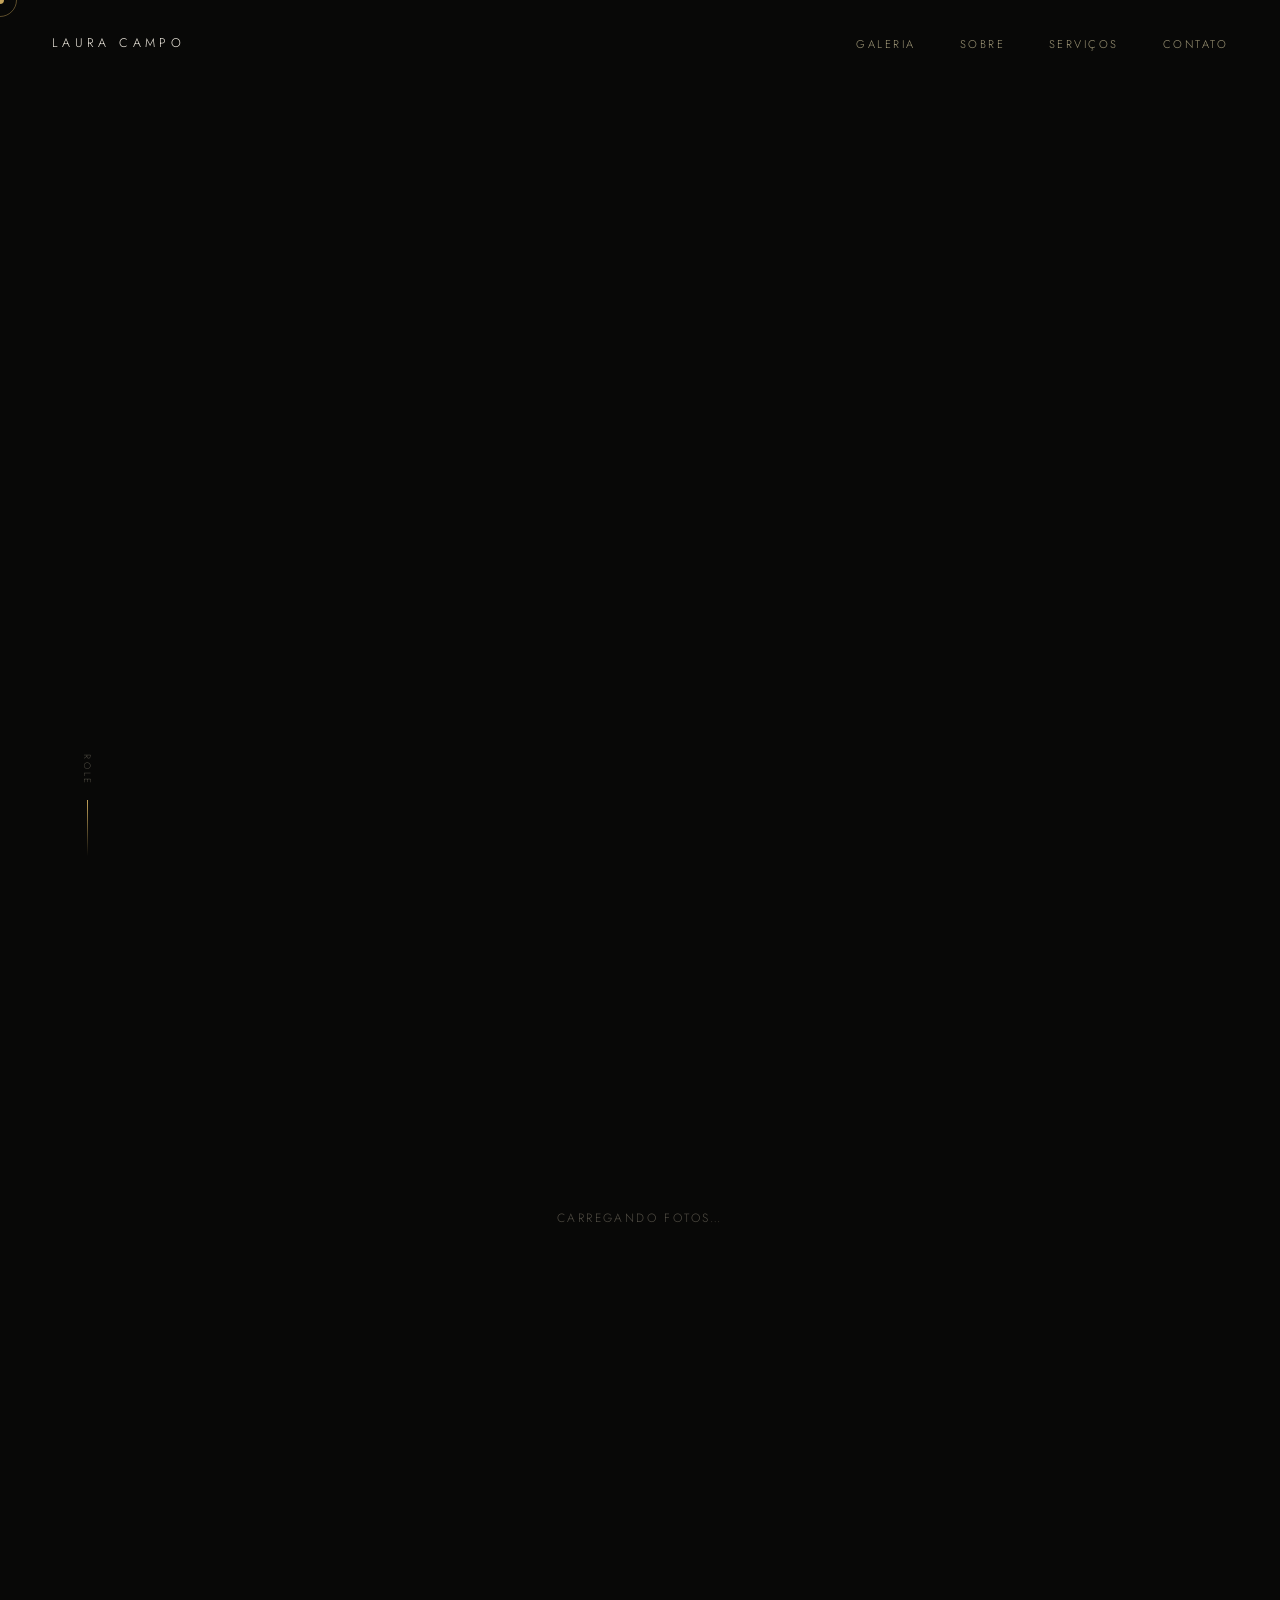
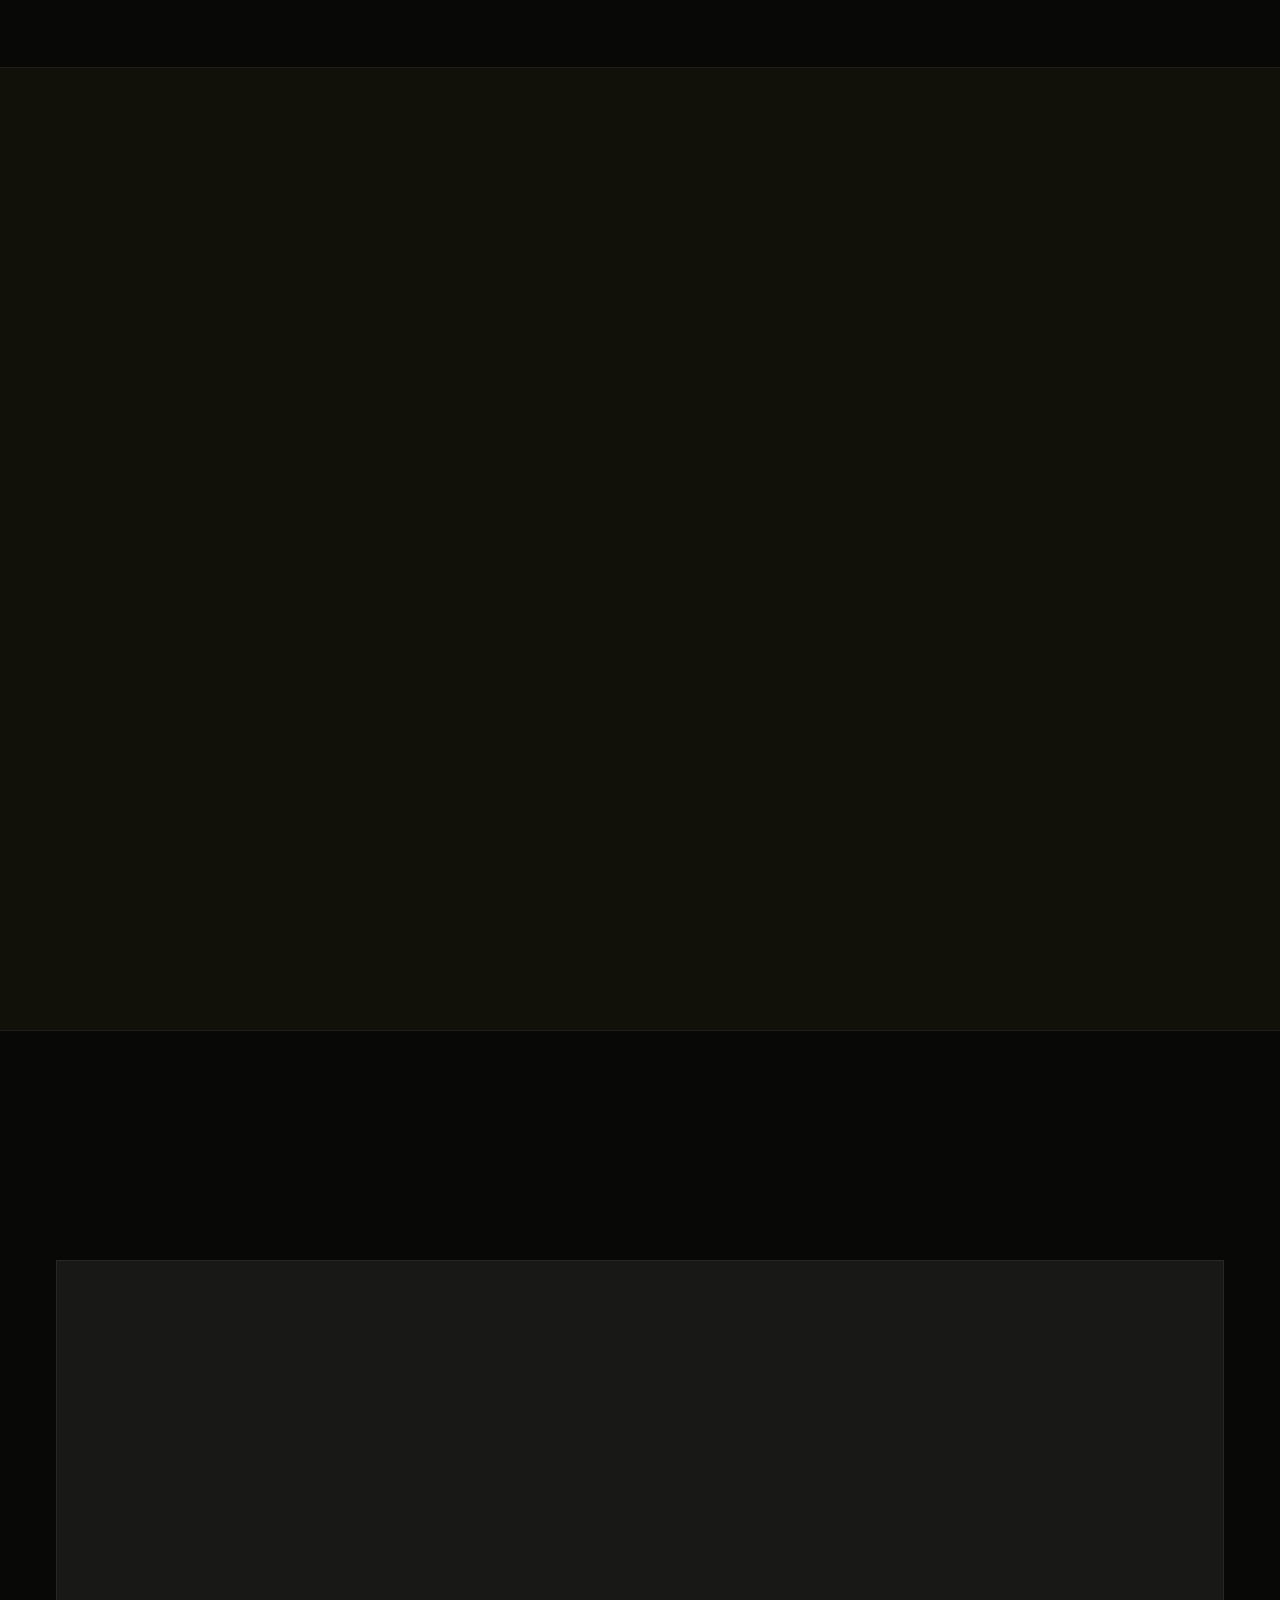
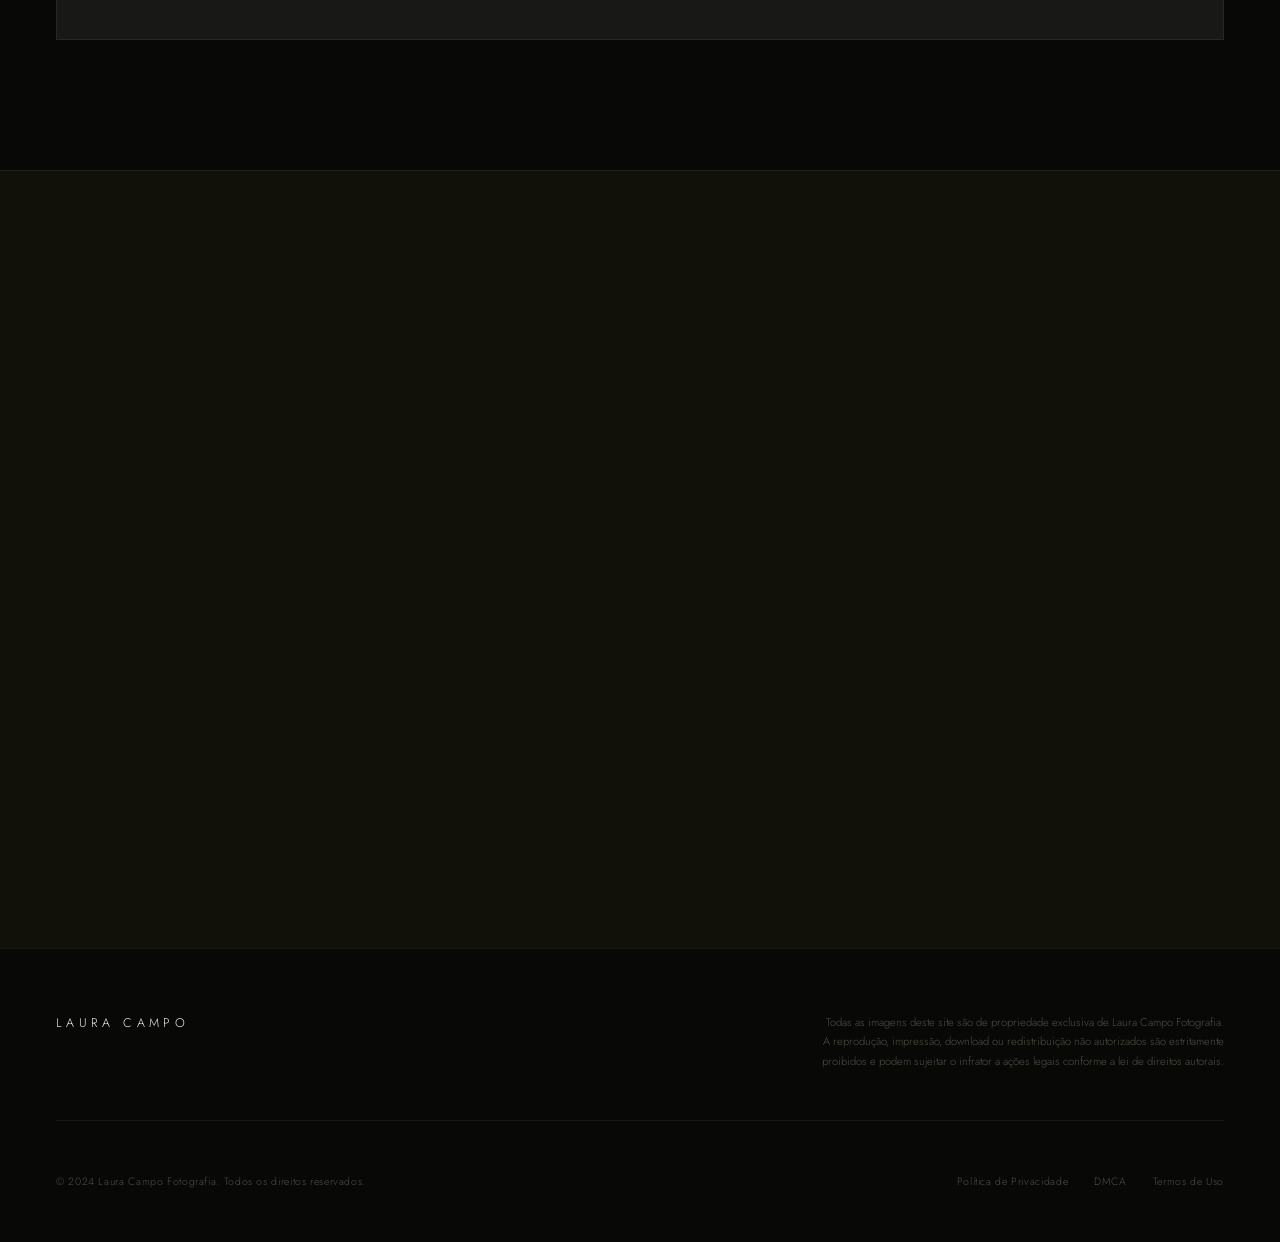
==== commit 963f4a67: "Add Supabase-powered dynamic gallery + admin panel - Supabase project (hktzefkarulgoqueotun): laura_" ====
--- a/index.html
+++ b/index.html
@@ -9,29 +9,22 @@
   <meta name="copyright" content="© 2024 Laura Campo Fotografia. Todos os direitos reservados.">
   <meta name="robots" content="noimageindex, noodp">
   <link rel="canonical" href="https://caiomsi.github.io/PhotoFolio/">
-
-  <!-- Open Graph -->
   <meta property="og:type" content="website">
   <meta property="og:title" content="Laura Campo | Fotografia de Futebol">
-  <meta property="og:description" content="Fotografia de futebol infantil — jogos, torneios, retratos. Cada chute, cada gol, cada memória.">
+  <meta property="og:description" content="Fotografia de futebol infantil — jogos, torneios, retratos.">
   <meta property="og:url" content="https://caiomsi.github.io/PhotoFolio/">
   <meta name="twitter:card" content="summary_large_image">
-  <meta name="twitter:title" content="Laura Campo | Fotografia de Futebol">
-
-  <!-- Fontes -->
+
   <link rel="preconnect" href="https://fonts.googleapis.com">
   <link rel="preconnect" href="https://fonts.gstatic.com" crossorigin>
   <link href="https://fonts.googleapis.com/css2?family=Cormorant+Garamond:ital,wght@0,300;0,400;0,600;1,300;1,400;1,600&family=Jost:wght@200;300;400&display=swap" rel="stylesheet">
-
   <link rel="stylesheet" href="style.css">
 </head>
 <body>
 
-  <!-- Cursor personalizado -->
   <div class="cursor" id="cursor"></div>
   <div class="cursor-ring" id="cursor-ring"></div>
 
-  <!-- Aviso de proteção de direitos autorais -->
   <div class="protection-notice" id="protection-notice">
     <span class="notice-icon">⊘</span>
     <span>Imagens protegidas por direitos autorais · Impressão e download não autorizados</span>
@@ -47,8 +40,7 @@
       <li><a href="#contact">Contato</a></li>
     </ul>
     <button class="nav-toggle" id="nav-toggle" aria-label="Abrir menu">
-      <span></span>
-      <span></span>
+      <span></span><span></span>
     </button>
   </nav>
 
@@ -64,7 +56,6 @@
       </div>
     </div>
     <div class="hero-overlay"></div>
-
     <div class="hero-content">
       <p class="hero-eyebrow hero-reveal">Fotografia de Futebol Infantil &nbsp;·&nbsp; Est. 2018</p>
       <h1 class="hero-title">
@@ -74,7 +65,6 @@
       <p class="hero-tagline hero-reveal">Cada partida conta uma história.<br>Eu estou lá para capturar.</p>
       <a href="#work" class="hero-cta hero-reveal">Ver a Galeria</a>
     </div>
-
     <div class="hero-scroll-hint">
       <span>Role</span>
       <div class="scroll-line"></div>
@@ -88,212 +78,10 @@
       <span class="section-title">Partidas Selecionadas</span>
     </div>
 
-    <div class="gallery-grid">
-
-      <div class="gallery-item reveal-up">
-        <div class="protected-wrap">
-          <img src="https://picsum.photos/seed/fc001/1200/900"
-               alt="O Primeiro Gol — Ação em Campo" draggable="false">
-          <div class="image-shield" aria-hidden="true"></div>
-          <div class="photo-watermark" aria-hidden="true">© LAURA CAMPO</div>
-        </div>
-        <div class="item-info">
-          <span class="item-num">01</span>
-          <div class="item-text">
-            <p class="item-title">O Primeiro Gol</p>
-            <p class="item-cat">Ação em Campo</p>
-          </div>
-          <span class="item-lock" aria-hidden="true">⊘</span>
-        </div>
-      </div>
-
-      <div class="gallery-item reveal-up">
-        <div class="protected-wrap">
-          <img src="https://picsum.photos/seed/fc002/800/1100"
-               alt="Futuras Estrelas — Retrato" draggable="false">
-          <div class="image-shield" aria-hidden="true"></div>
-          <div class="photo-watermark" aria-hidden="true">© LAURA CAMPO</div>
-        </div>
-        <div class="item-info">
-          <span class="item-num">02</span>
-          <div class="item-text">
-            <p class="item-title">Futuras Estrelas</p>
-            <p class="item-cat">Retrato</p>
-          </div>
-          <span class="item-lock" aria-hidden="true">⊘</span>
-        </div>
-      </div>
-
-      <div class="gallery-item reveal-up">
-        <div class="protected-wrap">
-          <img src="https://picsum.photos/seed/fc003/800/700"
-               alt="O Drible — Liga Jovem" draggable="false">
-          <div class="image-shield" aria-hidden="true"></div>
-          <div class="photo-watermark" aria-hidden="true">© LAURA CAMPO</div>
-        </div>
-        <div class="item-info">
-          <span class="item-num">03</span>
-          <div class="item-text">
-            <p class="item-title">O Drible</p>
-            <p class="item-cat">Liga Jovem</p>
-          </div>
-          <span class="item-lock" aria-hidden="true">⊘</span>
-        </div>
-      </div>
-
-      <div class="gallery-item reveal-up">
-        <div class="protected-wrap">
-          <img src="https://picsum.photos/seed/fc004/800/700"
-               alt="Escanteio — Ação em Campo" draggable="false">
-          <div class="image-shield" aria-hidden="true"></div>
-          <div class="photo-watermark" aria-hidden="true">© LAURA CAMPO</div>
-        </div>
-        <div class="item-info">
-          <span class="item-num">04</span>
-          <div class="item-text">
-            <p class="item-title">Escanteio</p>
-            <p class="item-cat">Ação em Campo</p>
-          </div>
-          <span class="item-lock" aria-hidden="true">⊘</span>
-        </div>
-      </div>
-
-      <div class="gallery-item reveal-up">
-        <div class="protected-wrap">
-          <img src="https://picsum.photos/seed/fc005/800/700"
-               alt="A Comemoração — Torneio" draggable="false">
-          <div class="image-shield" aria-hidden="true"></div>
-          <div class="photo-watermark" aria-hidden="true">© LAURA CAMPO</div>
-        </div>
-        <div class="item-info">
-          <span class="item-num">05</span>
-          <div class="item-text">
-            <p class="item-title">A Comemoração</p>
-            <p class="item-cat">Torneio</p>
-          </div>
-          <span class="item-lock" aria-hidden="true">⊘</span>
-        </div>
-      </div>
-
-      <div class="gallery-item reveal-up">
-        <div class="protected-wrap">
-          <img src="https://picsum.photos/seed/fc006/2000/800"
-               alt="Liga do Domingo — Jogo Completo" draggable="false">
-          <div class="image-shield" aria-hidden="true"></div>
-          <div class="photo-watermark" aria-hidden="true">© LAURA CAMPO</div>
-        </div>
-        <div class="item-info">
-          <span class="item-num">06</span>
-          <div class="item-text">
-            <p class="item-title">Liga do Domingo</p>
-            <p class="item-cat">Jogo Completo</p>
-          </div>
-          <span class="item-lock" aria-hidden="true">⊘</span>
-        </div>
-      </div>
-
-      <div class="gallery-item reveal-up">
-        <div class="protected-wrap">
-          <img src="https://picsum.photos/seed/fc007/800/1100"
-               alt="Olhos na Bola — Ação em Campo" draggable="false">
-          <div class="image-shield" aria-hidden="true"></div>
-          <div class="photo-watermark" aria-hidden="true">© LAURA CAMPO</div>
-        </div>
-        <div class="item-info">
-          <span class="item-num">07</span>
-          <div class="item-text">
-            <p class="item-title">Olhos na Bola</p>
-            <p class="item-cat">Ação em Campo</p>
-          </div>
-          <span class="item-lock" aria-hidden="true">⊘</span>
-        </div>
-      </div>
-
-      <div class="gallery-item reveal-up">
-        <div class="protected-wrap">
-          <img src="https://picsum.photos/seed/fc008/1400/900"
-               alt="Treino ao Entardecer — Pré-Temporada" draggable="false">
-          <div class="image-shield" aria-hidden="true"></div>
-          <div class="photo-watermark" aria-hidden="true">© LAURA CAMPO</div>
-        </div>
-        <div class="item-info">
-          <span class="item-num">08</span>
-          <div class="item-text">
-            <p class="item-title">Treino ao Entardecer</p>
-            <p class="item-cat">Pré-Temporada</p>
-          </div>
-          <span class="item-lock" aria-hidden="true">⊘</span>
-        </div>
-      </div>
-
-      <div class="gallery-item reveal-up">
-        <div class="protected-wrap">
-          <img src="https://picsum.photos/seed/fc009/800/700"
-               alt="O Chute — Ação em Campo" draggable="false">
-          <div class="image-shield" aria-hidden="true"></div>
-          <div class="photo-watermark" aria-hidden="true">© LAURA CAMPO</div>
-        </div>
-        <div class="item-info">
-          <span class="item-num">09</span>
-          <div class="item-text">
-            <p class="item-title">O Chute</p>
-            <p class="item-cat">Ação em Campo</p>
-          </div>
-          <span class="item-lock" aria-hidden="true">⊘</span>
-        </div>
-      </div>
-
-      <div class="gallery-item reveal-up">
-        <div class="protected-wrap">
-          <img src="https://picsum.photos/seed/fc010/800/700"
-               alt="Campeões — Torneio" draggable="false">
-          <div class="image-shield" aria-hidden="true"></div>
-          <div class="photo-watermark" aria-hidden="true">© LAURA CAMPO</div>
-        </div>
-        <div class="item-info">
-          <span class="item-num">10</span>
-          <div class="item-text">
-            <p class="item-title">Campeões</p>
-            <p class="item-cat">Torneio</p>
-          </div>
-          <span class="item-lock" aria-hidden="true">⊘</span>
-        </div>
-      </div>
-
-      <div class="gallery-item reveal-up">
-        <div class="protected-wrap">
-          <img src="https://picsum.photos/seed/fc011/800/700"
-               alt="Trabalho em Equipe — Liga Jovem" draggable="false">
-          <div class="image-shield" aria-hidden="true"></div>
-          <div class="photo-watermark" aria-hidden="true">© LAURA CAMPO</div>
-        </div>
-        <div class="item-info">
-          <span class="item-num">11</span>
-          <div class="item-text">
-            <p class="item-title">Trabalho em Equipe</p>
-            <p class="item-cat">Liga Jovem</p>
-          </div>
-          <span class="item-lock" aria-hidden="true">⊘</span>
-        </div>
-      </div>
-
-      <div class="gallery-item reveal-up">
-        <div class="protected-wrap">
-          <img src="https://picsum.photos/seed/fc012/2000/800"
-               alt="Pôr do Sol no Campo — Jogo Completo" draggable="false">
-          <div class="image-shield" aria-hidden="true"></div>
-          <div class="photo-watermark" aria-hidden="true">© LAURA CAMPO</div>
-        </div>
-        <div class="item-info">
-          <span class="item-num">12</span>
-          <div class="item-text">
-            <p class="item-title">Pôr do Sol no Campo</p>
-            <p class="item-cat">Jogo Completo</p>
-          </div>
-          <span class="item-lock" aria-hidden="true">⊘</span>
-        </div>
-      </div>
-
+    <div class="gallery-grid" id="gallery-grid">
+      <div class="gallery-loading">
+        <span>Carregando fotos…</span>
+      </div>
     </div>
 
     <div class="gallery-cta reveal-up">
@@ -307,7 +95,6 @@
       <span class="section-num">02</span>
       <span class="section-title">Sobre</span>
     </div>
-
     <div class="about-grid">
       <div class="about-image reveal-up">
         <div class="protected-wrap">
@@ -318,14 +105,12 @@
         </div>
         <div class="about-image-caption">À beira do campo, 2024</div>
       </div>
-
       <div class="about-text reveal-up">
         <blockquote class="about-quote">
-          "Não fotografo a partida —<br>fotografo<br>as crianças<br><em>que a vivem.</em>"
+          "Não fotografo a partida —<br>fotografo as crianças<br><em>que a vivem.</em>"
         </blockquote>
         <p class="about-body">Eu vou a todos os campos, todo fim de semana, com um único objetivo: congelar os momentos que esses jovens jogadores vão lembrar pelo resto da vida. O primeiro gol, a defesa no último minuto, a festa coletiva após uma vitória — eu estou lá para tudo isso.</p>
         <p class="about-body">O futebol infantil é genuíno, honesto e cheio de emoção. Minha câmera vai onde a ação está — sem estúdio, sem poses, só o jogo como ele é.</p>
-
         <div class="about-stats">
           <div class="stat">
             <span class="stat-num">6+</span>
@@ -350,7 +135,6 @@
       <span class="section-num">03</span>
       <span class="section-title">Serviços</span>
     </div>
-
     <div class="services-grid">
       <div class="service-card reveal-up">
         <span class="service-icon">⚽</span>
@@ -385,7 +169,6 @@
       <span class="section-num">04</span>
       <span class="section-title">Contato</span>
     </div>
-
     <div class="contact-grid">
       <div class="contact-intro reveal-up">
         <h2 class="contact-heading">
@@ -398,7 +181,6 @@
           <a href="https://instagram.com" class="contact-link" target="_blank" rel="noopener">@lauracampo.foto</a>
         </div>
       </div>
-
       <form class="contact-form reveal-up" id="contact-form" novalidate>
         <div class="form-row">
           <div class="form-group">
@@ -407,7 +189,7 @@
           </div>
           <div class="form-group">
             <label for="femail">E-mail / WhatsApp</label>
-            <input type="text" id="femail" name="email" placeholder="e-mail ou telefone" required autocomplete="email">
+            <input type="text" id="femail" name="email" placeholder="e-mail ou telefone" required>
           </div>
         </div>
         <div class="form-group">
@@ -425,7 +207,6 @@
           <label for="fmessage">Me conta sobre o seu time</label>
           <textarea id="fmessage" name="message" placeholder="Nome do time, faixa etária, data do próximo jogo…" rows="5" required></textarea>
         </div>
-        <!-- Honeypot (proteção contra spam) -->
         <input type="text" name="company" style="display:none;" tabindex="-1" autocomplete="off">
         <div class="form-submit-row">
           <button type="submit" class="btn-submit" id="submit-btn">Enviar Mensagem</button>
@@ -457,6 +238,7 @@
     </div>
   </footer>
 
+  <script src="https://cdn.jsdelivr.net/npm/@supabase/supabase-js@2"></script>
   <script src="script.js"></script>
 </body>
 </html>
--- a/style.css
+++ b/style.css
@@ -456,19 +456,29 @@
   background: var(--bg-card);
 }
 
-/* Editorial layout — explicit placement (12 fotos) */
-.gallery-item:nth-child(1)  { grid-column: 1 / 3; grid-row: 1 / 3; }
-.gallery-item:nth-child(2)  { grid-column: 3;     grid-row: 1 / 3; }
-.gallery-item:nth-child(3)  { grid-column: 1;     grid-row: 3; }
-.gallery-item:nth-child(4)  { grid-column: 2;     grid-row: 3; }
-.gallery-item:nth-child(5)  { grid-column: 3;     grid-row: 3; }
-.gallery-item:nth-child(6)  { grid-column: 1 / 4; grid-row: 4 / 6; }
-.gallery-item:nth-child(7)  { grid-column: 1;     grid-row: 6 / 8; }
-.gallery-item:nth-child(8)  { grid-column: 2 / 4; grid-row: 6 / 8; }
-.gallery-item:nth-child(9)  { grid-column: 1;     grid-row: 8; }
-.gallery-item:nth-child(10) { grid-column: 2;     grid-row: 8; }
-.gallery-item:nth-child(11) { grid-column: 3;     grid-row: 8; }
-.gallery-item:nth-child(12) { grid-column: 1 / 4; grid-row: 9; }
+/* Grid placement is applied by JS (applyGridLayout) so the
+   layout works for any number of photos Laura uploads. */
+
+/* Loading & empty states */
+.gallery-loading,
+.gallery-empty {
+  grid-column: 1 / -1;
+  padding: 80px 40px;
+  text-align: center;
+  font-size: 0.75rem;
+  font-weight: 300;
+  letter-spacing: 0.2em;
+  text-transform: uppercase;
+  color: var(--text-mute);
+}
+
+.gallery-empty a {
+  color: var(--gold-dim);
+  border-bottom: 1px solid var(--border);
+  padding-bottom: 2px;
+  transition: color 0.3s;
+}
+.gallery-empty a:hover { color: var(--gold); }
 
 /* Hover zoom */
 .gallery-item:hover .protected-wrap img {
@@ -948,18 +958,8 @@
     grid-auto-rows: 220px;
   }
 
-  .gallery-item:nth-child(1)  { grid-column: 1 / 3; grid-row: 1 / 2; }
-  .gallery-item:nth-child(2)  { grid-column: 1;     grid-row: 2 / 4; }
-  .gallery-item:nth-child(3)  { grid-column: 2;     grid-row: 2; }
-  .gallery-item:nth-child(4)  { grid-column: 2;     grid-row: 3; }
-  .gallery-item:nth-child(5)  { grid-column: 1 / 3; grid-row: 4; }
-  .gallery-item:nth-child(6)  { grid-column: 1 / 3; grid-row: 5; }
-  .gallery-item:nth-child(7)  { grid-column: 1;     grid-row: 6; }
-  .gallery-item:nth-child(8)  { grid-column: 2;     grid-row: 6; }
-  .gallery-item:nth-child(9)  { grid-column: 1;     grid-row: 7; }
-  .gallery-item:nth-child(10) { grid-column: 2;     grid-row: 7; }
-  .gallery-item:nth-child(11) { grid-column: 1 / 3; grid-row: 8; }
-  .gallery-item:nth-child(12) { grid-column: 1 / 3; grid-row: 9; }
+  /* On tablet, reset JS-applied grid placement and let items flow naturally */
+  .gallery-item { grid-column: auto !important; grid-row: auto !important; }
 
   #work, #about, #services, #contact { padding: 90px 28px; }
 
